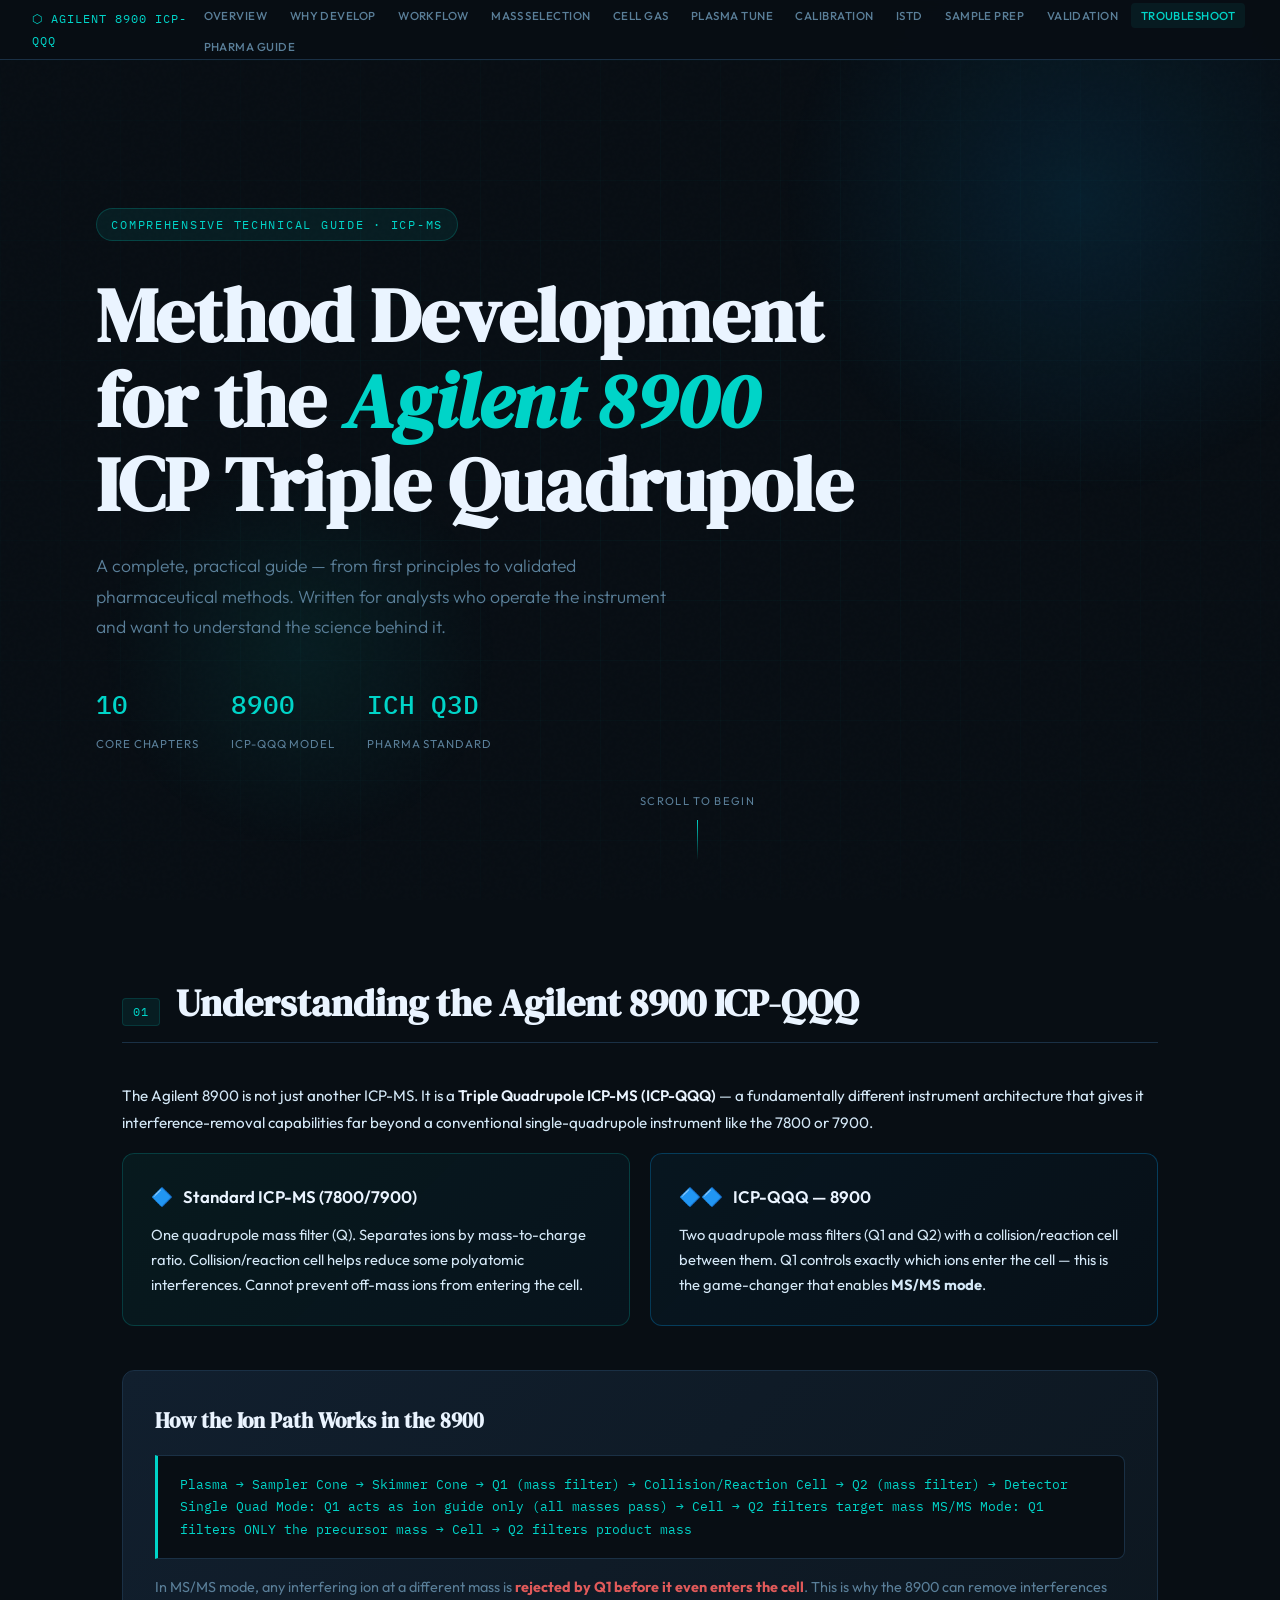
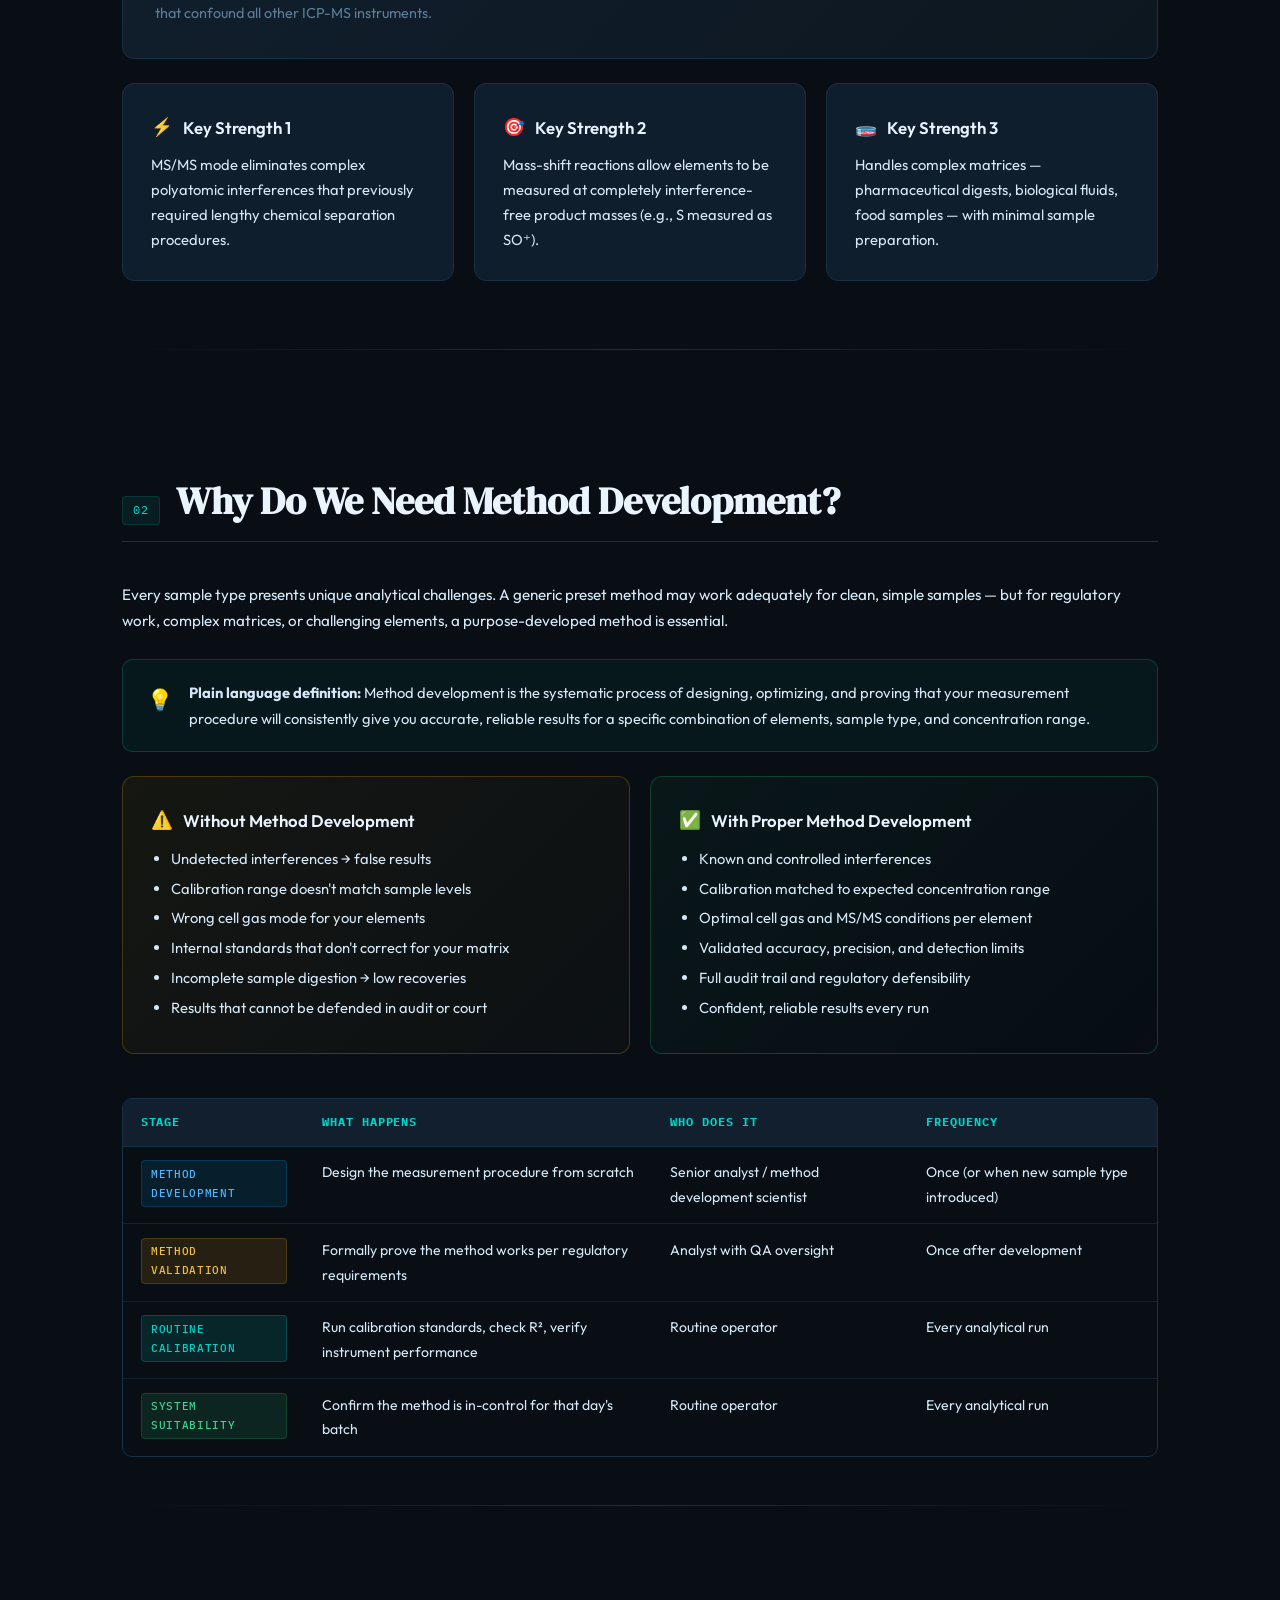
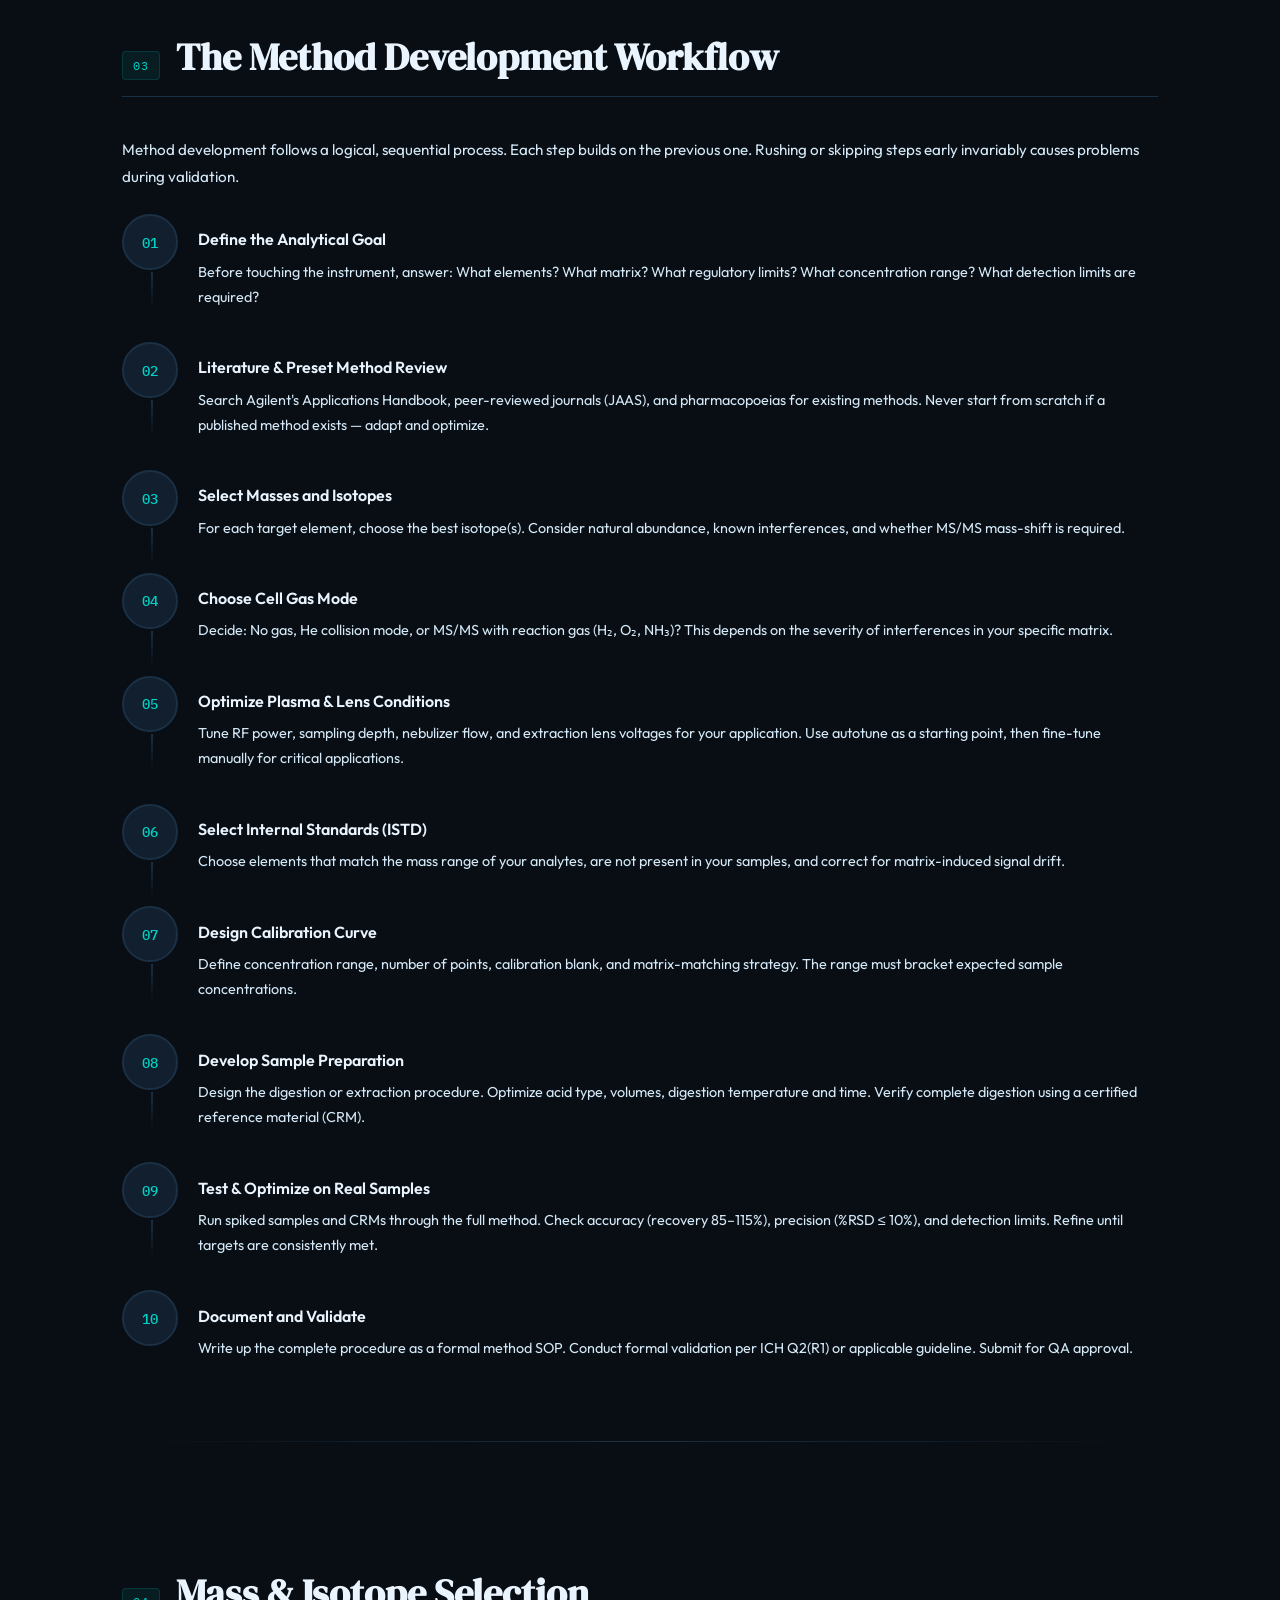
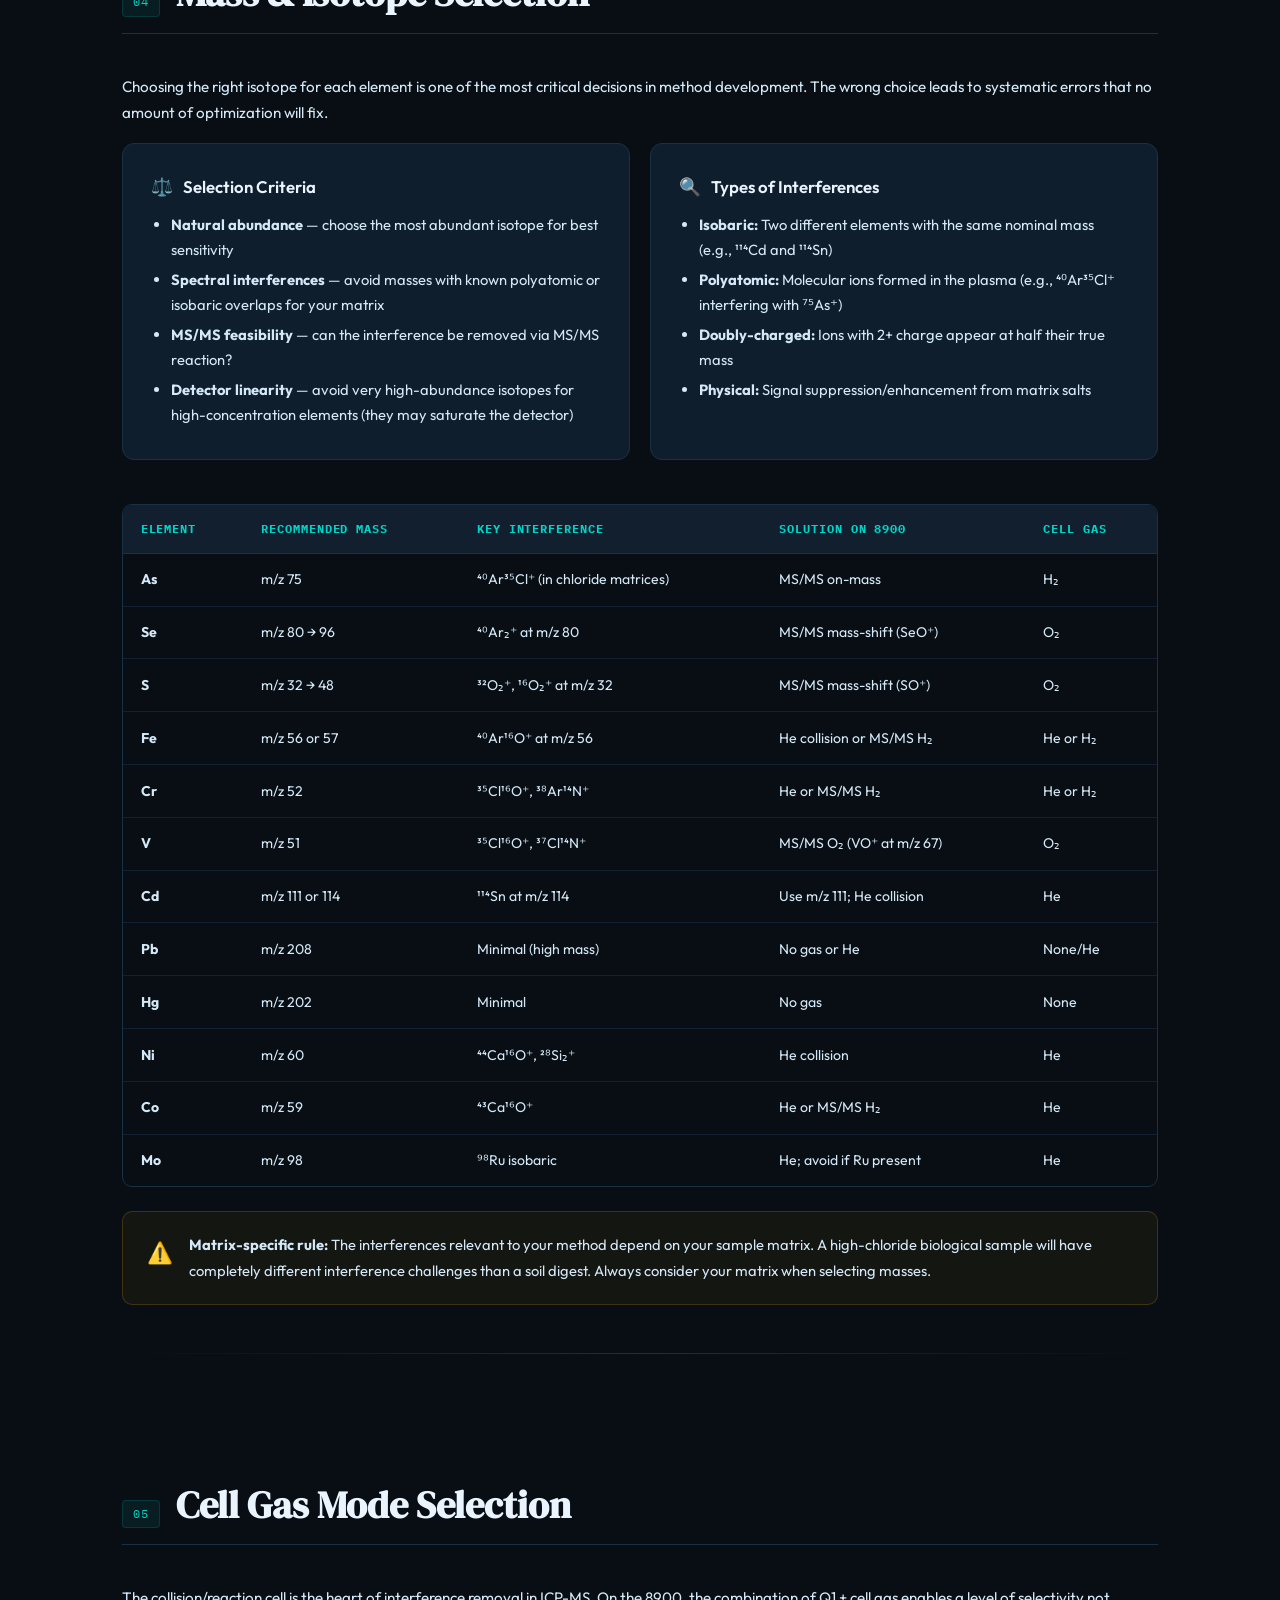
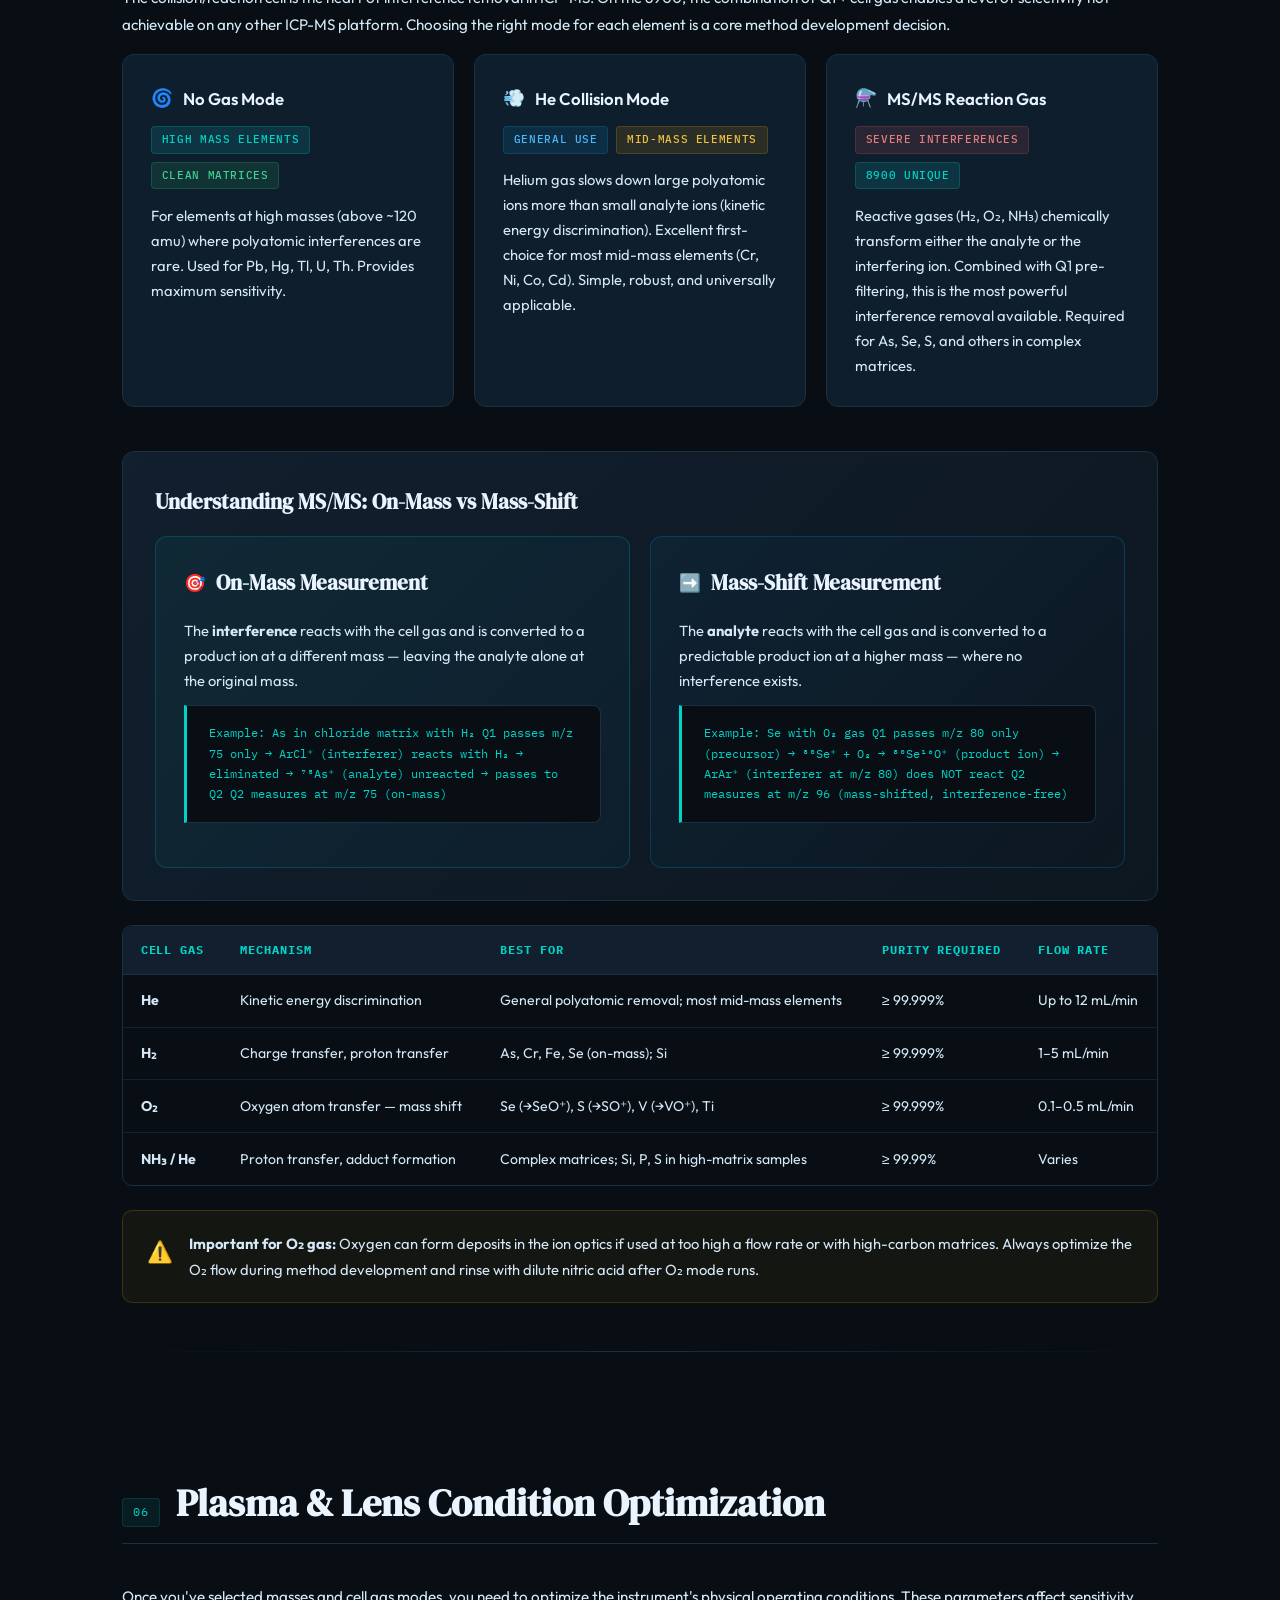
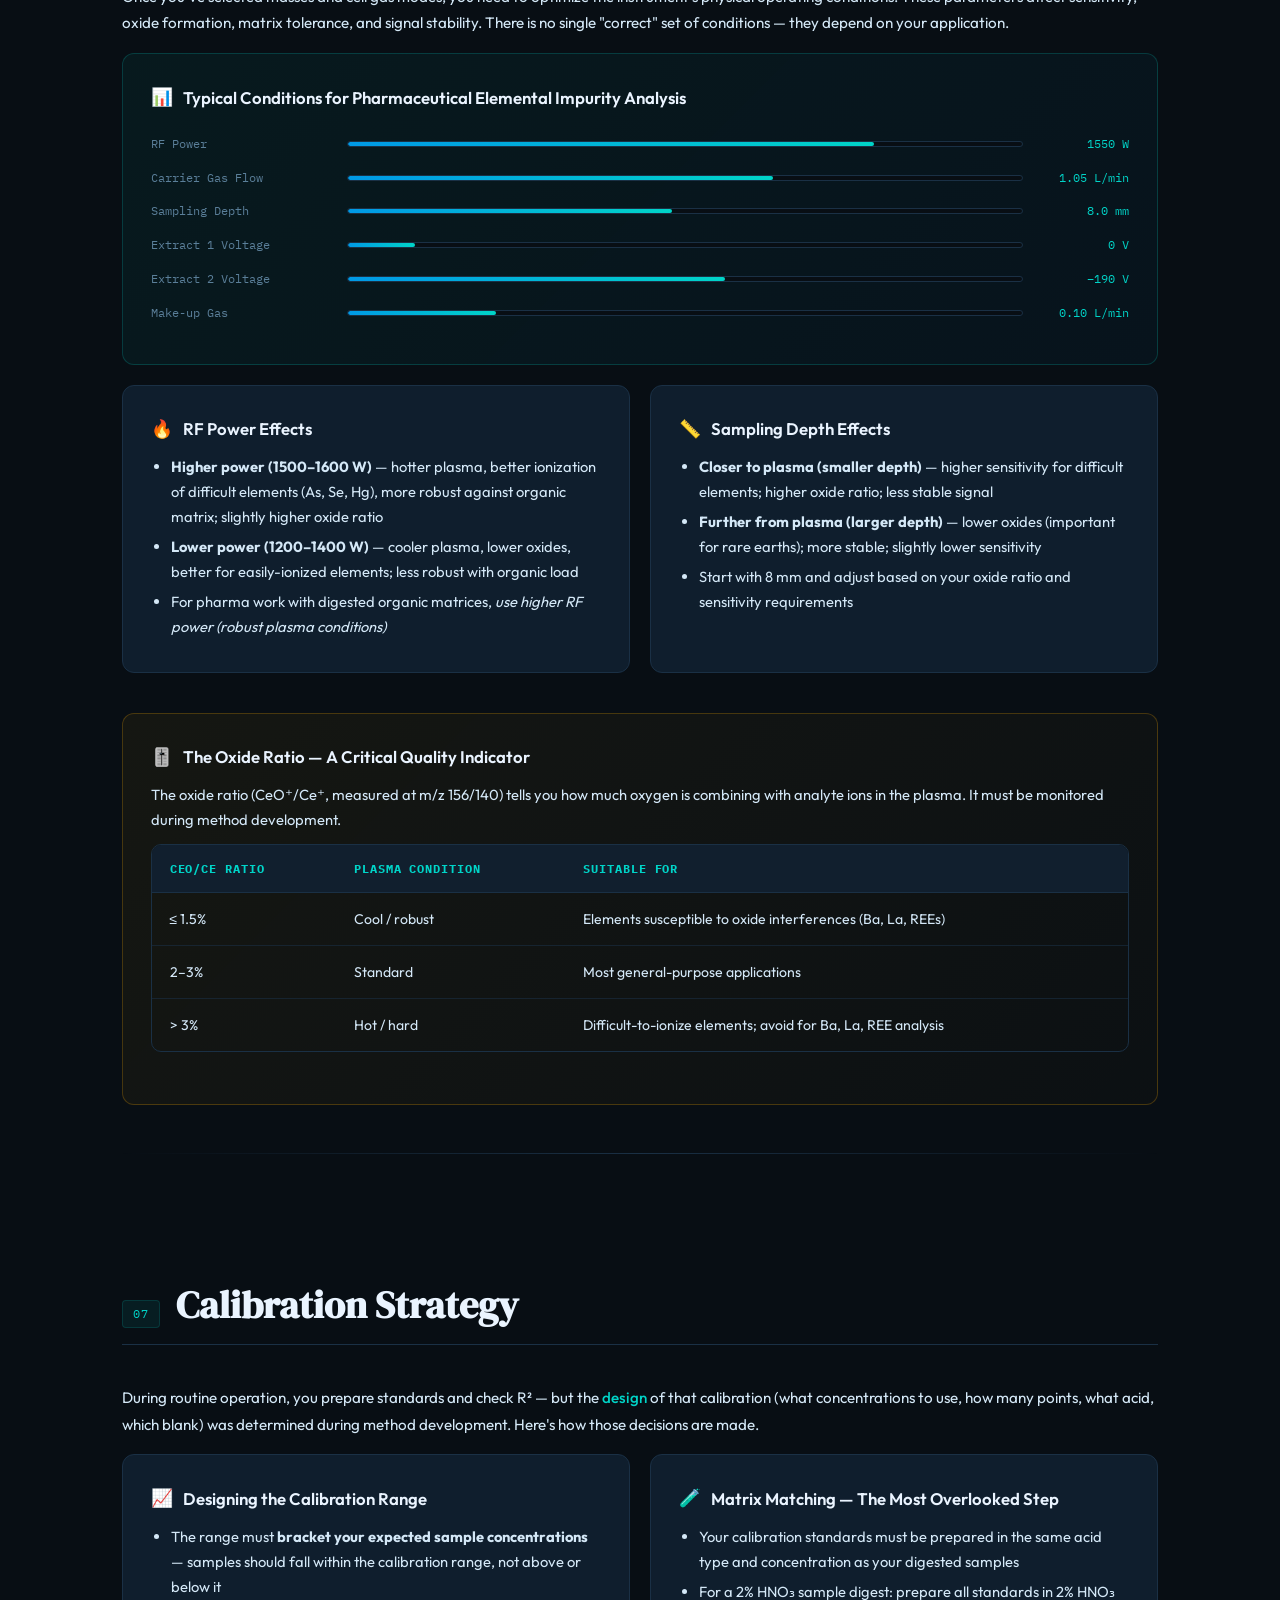
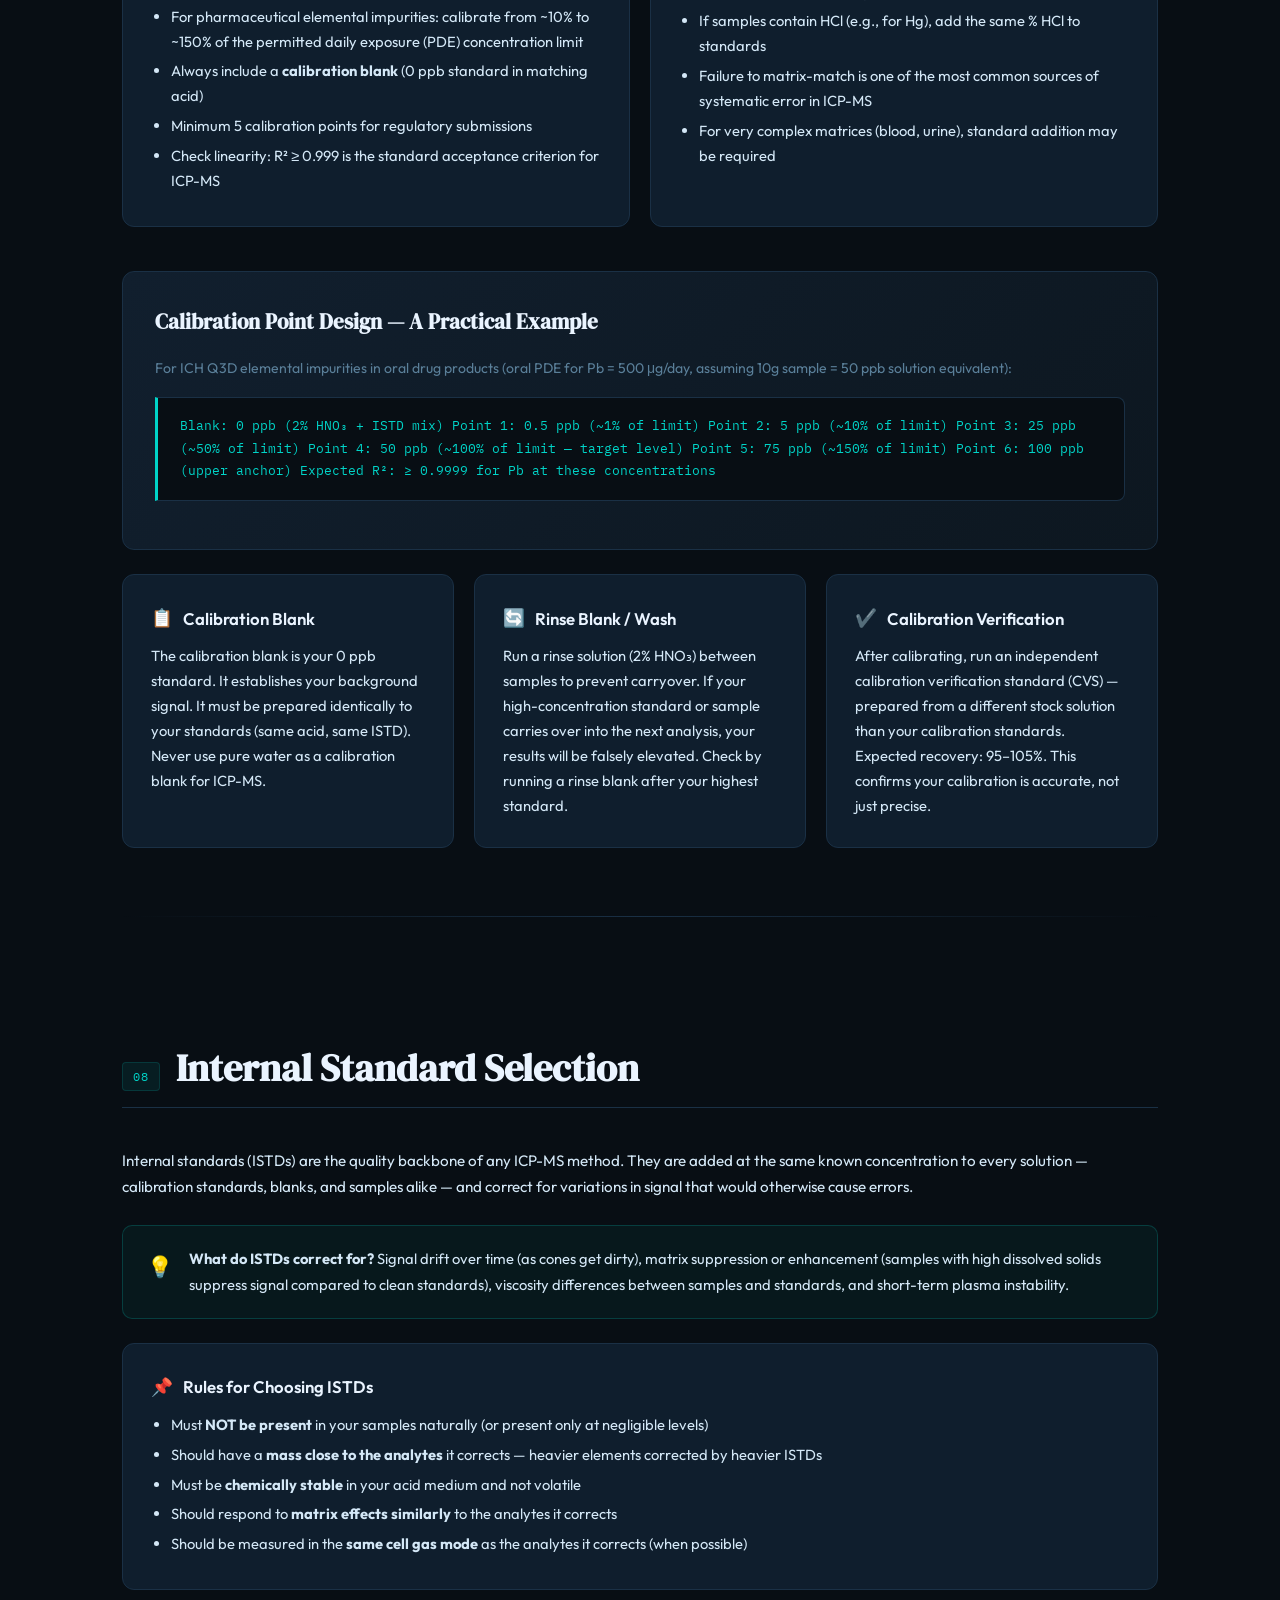
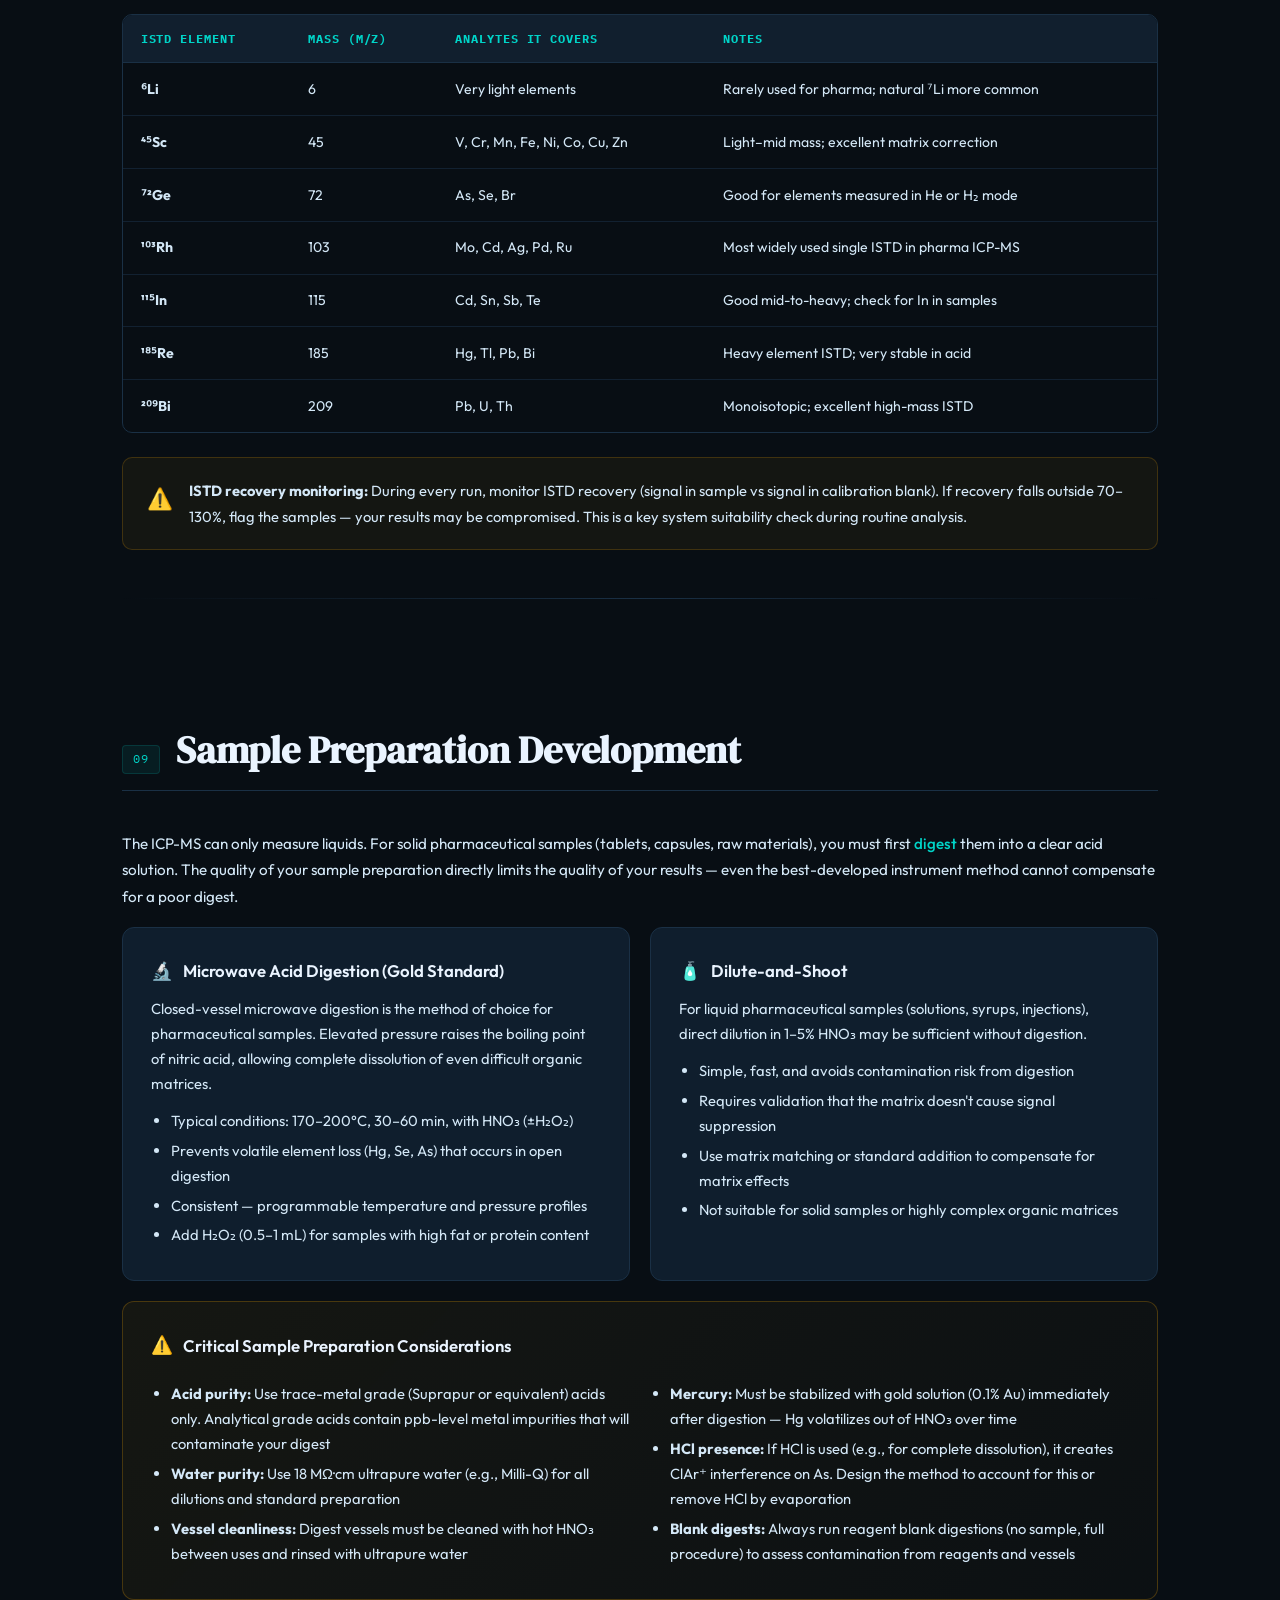
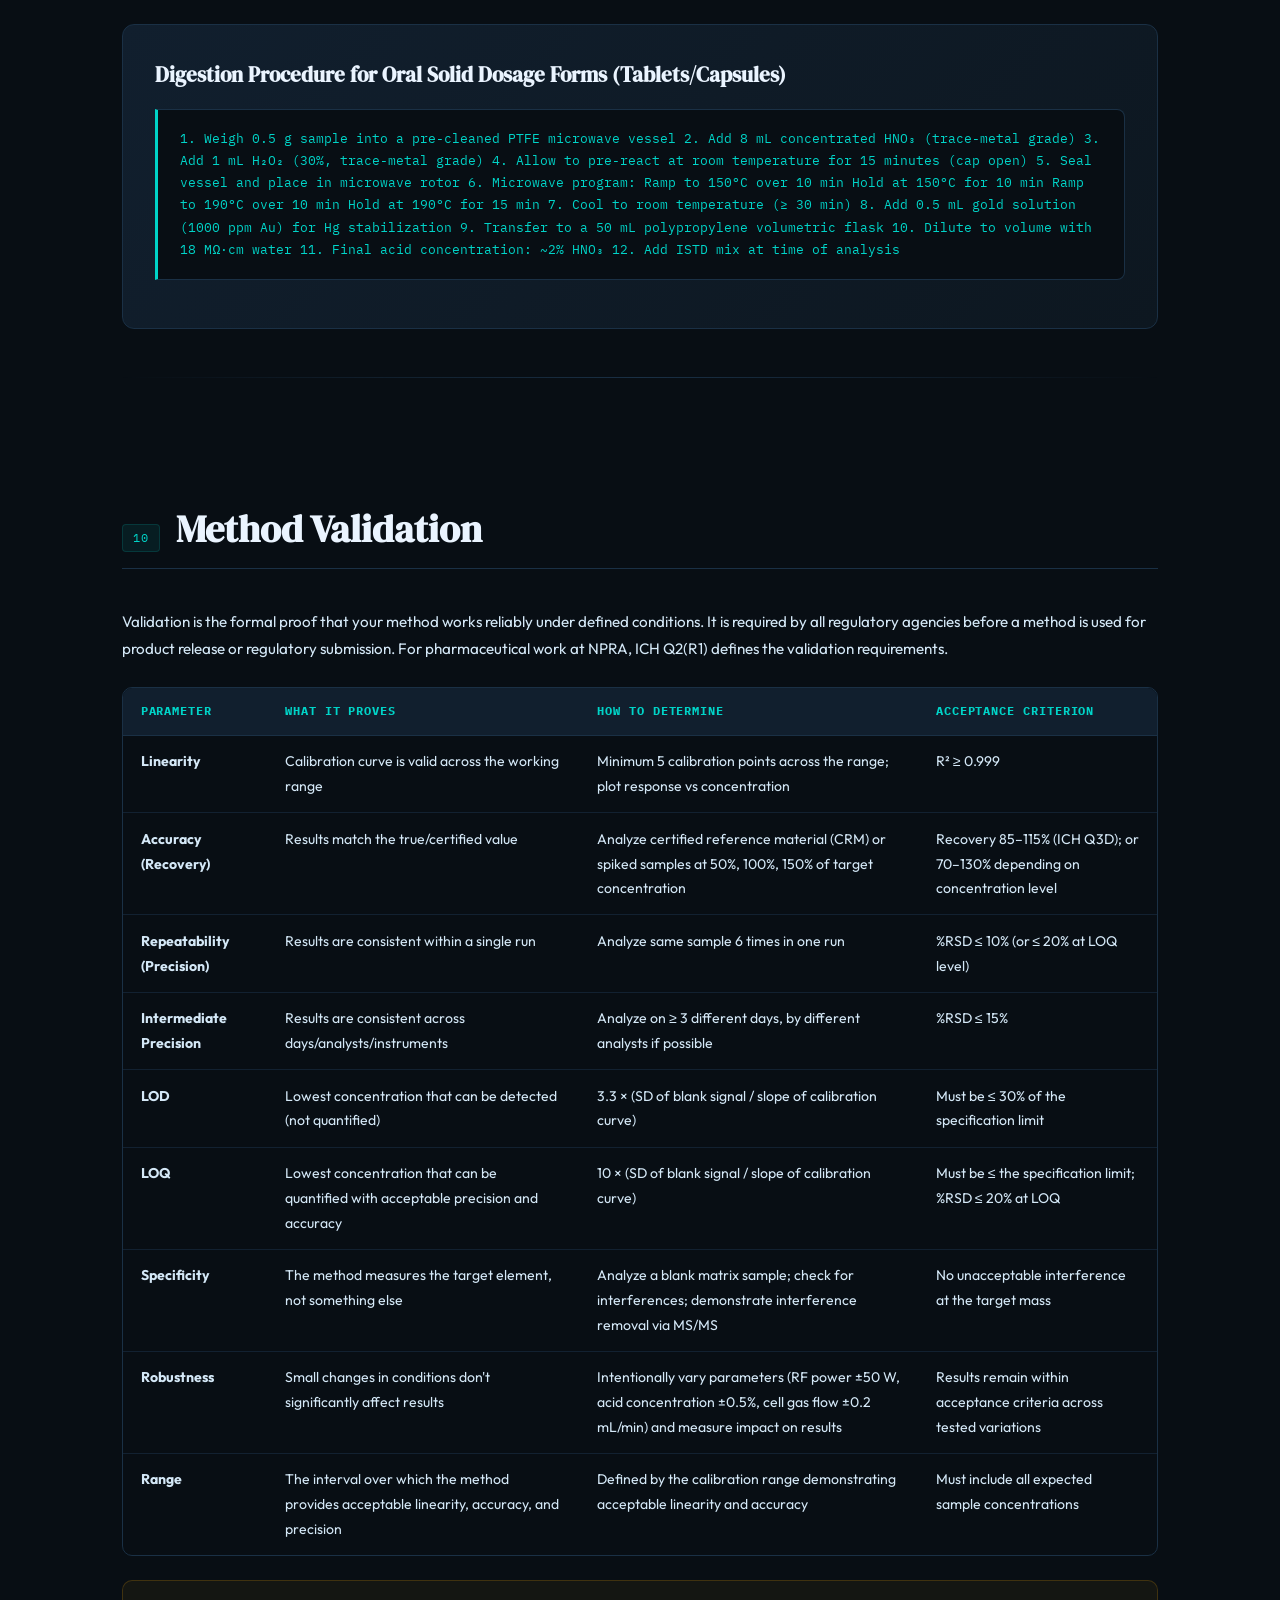
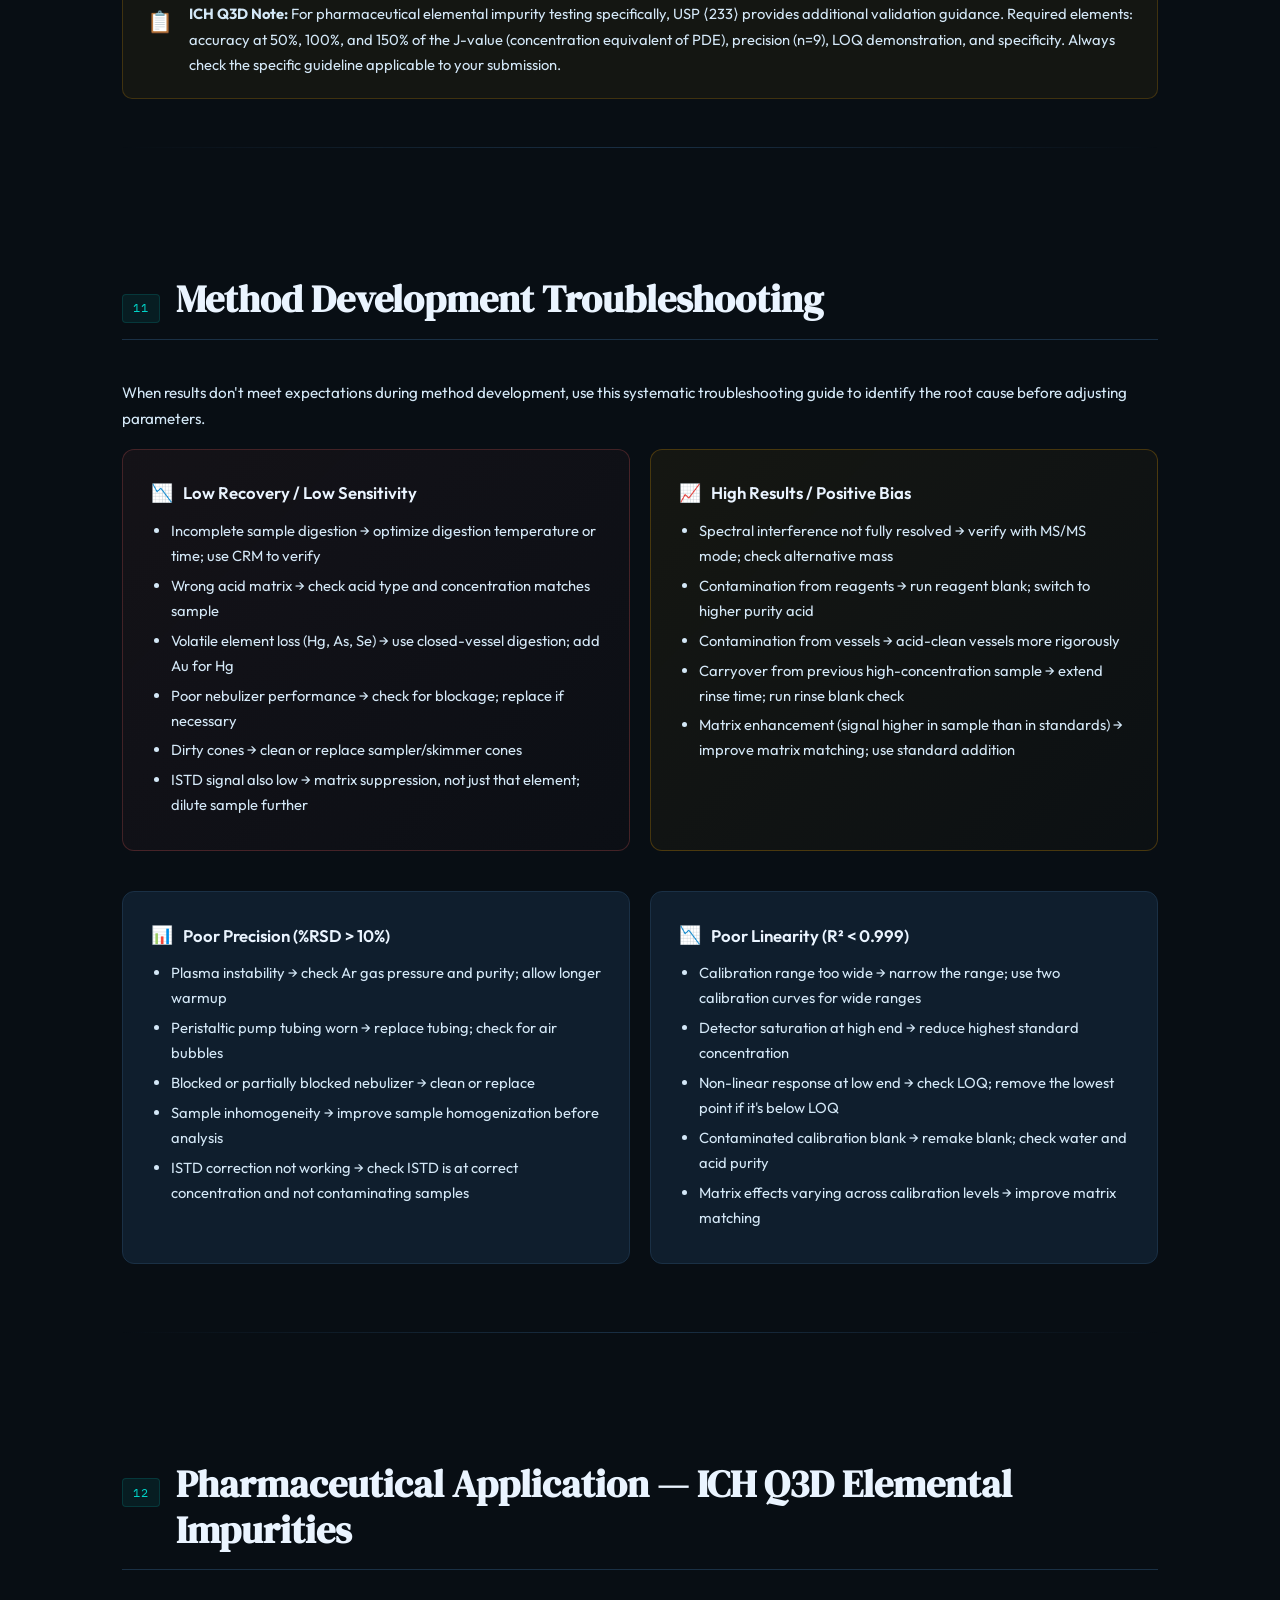
==== agilent-8900-method-development-guide.html @ f5f83e59 "feat: Add comprehensive Agilent 8900 ICP-MS method development guide." ====
<!DOCTYPE html>
<html lang="en">
<head>
<meta charset="UTF-8">
<meta name="viewport" content="width=device-width, initial-scale=1.0">
<title>Agilent 8900 ICP-MS — Method Development Guide</title>
<link href="https://fonts.googleapis.com/css2?family=DM+Serif+Display:ital@0;1&family=IBM+Plex+Mono:wght@400;500&family=Outfit:wght@300;400;500;600;700&display=swap" rel="stylesheet">
<style>
  :root {
    --bg:        #080e14;
    --bg2:       #0d1720;
    --bg3:       #111f2e;
    --panel:     #0f1e2d;
    --border:    #1a3045;
    --accent:    #00d4c8;
    --accent2:   #0099e6;
    --accent3:   #f0a500;
    --accent4:   #e05a5a;
    --text:      #d4e8f7;
    --muted:     #5a7f99;
    --heading:   #eaf4ff;
    --white:     #ffffff;
  }

  *, *::before, *::after { box-sizing: border-box; margin: 0; padding: 0; }

  html { scroll-behavior: smooth; }

  body {
    background: var(--bg);
    color: var(--text);
    font-family: 'Outfit', sans-serif;
    font-size: 16px;
    line-height: 1.75;
    overflow-x: hidden;
  }

  /* ── SCROLLBAR ── */
  ::-webkit-scrollbar { width: 6px; }
  ::-webkit-scrollbar-track { background: var(--bg); }
  ::-webkit-scrollbar-thumb { background: var(--accent); border-radius: 3px; }

  /* ── NOISE OVERLAY ── */
  body::before {
    content: '';
    position: fixed;
    inset: 0;
    background-image: url("data:image/svg+xml,%3Csvg viewBox='0 0 256 256' xmlns='http://www.w3.org/2000/svg'%3E%3Cfilter id='noise'%3E%3CfeTurbulence type='fractalNoise' baseFrequency='0.9' numOctaves='4' stitchTiles='stitch'/%3E%3C/filter%3E%3Crect width='100%25' height='100%25' filter='url(%23noise)' opacity='0.03'/%3E%3C/svg%3E");
    pointer-events: none;
    z-index: 0;
    opacity: 0.4;
  }

  /* ── NAVBAR ── */
  nav {
    position: fixed;
    top: 0; left: 0; right: 0;
    z-index: 100;
    background: rgba(8,14,20,0.92);
    backdrop-filter: blur(12px);
    border-bottom: 1px solid var(--border);
    padding: 0 2rem;
    height: 60px;
    display: flex;
    align-items: center;
    justify-content: space-between;
  }

  .nav-brand {
    font-family: 'IBM Plex Mono', monospace;
    font-size: 0.78rem;
    color: var(--accent);
    letter-spacing: 0.08em;
    text-transform: uppercase;
  }

  .nav-links {
    display: flex;
    gap: 0.2rem;
    list-style: none;
    flex-wrap: wrap;
  }

  .nav-links a {
    color: var(--muted);
    text-decoration: none;
    font-size: 0.72rem;
    font-weight: 500;
    letter-spacing: 0.04em;
    text-transform: uppercase;
    padding: 0.3rem 0.6rem;
    border-radius: 4px;
    transition: color 0.2s, background 0.2s;
  }

  .nav-links a:hover {
    color: var(--accent);
    background: rgba(0,212,200,0.07);
  }

  /* ── HERO ── */
  .hero {
    position: relative;
    min-height: 100vh;
    display: flex;
    flex-direction: column;
    justify-content: center;
    align-items: flex-start;
    padding: 8rem 6rem 4rem;
    overflow: hidden;
  }

  .hero-grid {
    position: absolute;
    inset: 0;
    background-image:
      linear-gradient(rgba(0,212,200,0.04) 1px, transparent 1px),
      linear-gradient(90deg, rgba(0,212,200,0.04) 1px, transparent 1px);
    background-size: 60px 60px;
    mask-image: radial-gradient(ellipse 80% 80% at 50% 50%, black, transparent);
  }

  .hero-glow {
    position: absolute;
    width: 600px; height: 600px;
    background: radial-gradient(circle, rgba(0,153,230,0.12) 0%, transparent 70%);
    top: -100px; right: -100px;
    pointer-events: none;
  }

  .hero-glow2 {
    position: absolute;
    width: 400px; height: 400px;
    background: radial-gradient(circle, rgba(0,212,200,0.08) 0%, transparent 70%);
    bottom: 50px; left: 100px;
    pointer-events: none;
  }

  .hero-tag {
    font-family: 'IBM Plex Mono', monospace;
    font-size: 0.72rem;
    letter-spacing: 0.15em;
    text-transform: uppercase;
    color: var(--accent);
    background: rgba(0,212,200,0.08);
    border: 1px solid rgba(0,212,200,0.2);
    padding: 0.35rem 0.9rem;
    border-radius: 20px;
    margin-bottom: 2rem;
    display: inline-block;
    animation: fadeUp 0.8s ease both;
  }

  .hero h1 {
    font-family: 'DM Serif Display', serif;
    font-size: clamp(2.8rem, 6vw, 5.5rem);
    line-height: 1.1;
    color: var(--heading);
    max-width: 820px;
    animation: fadeUp 0.8s 0.1s ease both;
  }

  .hero h1 em {
    font-style: italic;
    color: var(--accent);
  }

  .hero-sub {
    margin-top: 1.5rem;
    font-size: 1.1rem;
    color: var(--muted);
    max-width: 580px;
    font-weight: 300;
    animation: fadeUp 0.8s 0.2s ease both;
  }

  .hero-meta {
    margin-top: 2.5rem;
    display: flex;
    gap: 2rem;
    animation: fadeUp 0.8s 0.3s ease both;
  }

  .hero-stat {
    text-align: left;
  }

  .hero-stat-val {
    font-family: 'IBM Plex Mono', monospace;
    font-size: 1.6rem;
    font-weight: 500;
    color: var(--accent);
    display: block;
  }

  .hero-stat-label {
    font-size: 0.72rem;
    text-transform: uppercase;
    letter-spacing: 0.08em;
    color: var(--muted);
  }

  .scroll-hint {
    position: absolute;
    bottom: 2.5rem;
    left: 50%;
    transform: translateX(-50%);
    display: flex;
    flex-direction: column;
    align-items: center;
    gap: 0.5rem;
    color: var(--muted);
    font-size: 0.7rem;
    letter-spacing: 0.12em;
    text-transform: uppercase;
    animation: fadeUp 1s 0.6s ease both;
  }

  .scroll-hint::after {
    content: '';
    width: 1px;
    height: 40px;
    background: linear-gradient(var(--accent), transparent);
    animation: scrollLine 1.5s ease infinite;
  }

  @keyframes scrollLine {
    0% { opacity: 1; transform: scaleY(1); transform-origin: top; }
    100% { opacity: 0; transform: scaleY(0.2); transform-origin: top; }
  }

  /* ── MAIN LAYOUT ── */
  main {
    position: relative;
    z-index: 1;
    max-width: 1100px;
    margin: 0 auto;
    padding: 0 2rem 6rem;
  }

  /* ── SECTION ── */
  section {
    padding-top: 5rem;
    margin-bottom: 1rem;
  }

  .section-header {
    display: flex;
    align-items: baseline;
    gap: 1rem;
    margin-bottom: 2.5rem;
    padding-bottom: 1rem;
    border-bottom: 1px solid var(--border);
  }

  .section-num {
    font-family: 'IBM Plex Mono', monospace;
    font-size: 0.72rem;
    color: var(--accent);
    background: rgba(0,212,200,0.08);
    border: 1px solid rgba(0,212,200,0.15);
    padding: 0.2rem 0.6rem;
    border-radius: 4px;
    letter-spacing: 0.1em;
    flex-shrink: 0;
  }

  .section-header h2 {
    font-family: 'DM Serif Display', serif;
    font-size: clamp(1.6rem, 3vw, 2.4rem);
    color: var(--heading);
    line-height: 1.2;
  }

  /* ── CARDS ── */
  .card {
    background: var(--panel);
    border: 1px solid var(--border);
    border-radius: 12px;
    padding: 1.75rem;
    margin-bottom: 1.25rem;
    transition: border-color 0.25s, transform 0.25s;
    position: relative;
    overflow: hidden;
  }

  .card::before {
    content: '';
    position: absolute;
    top: 0; left: 0;
    width: 3px;
    height: 100%;
    background: var(--accent);
    opacity: 0;
    transition: opacity 0.25s;
  }

  .card:hover {
    border-color: rgba(0,212,200,0.3);
    transform: translateX(4px);
  }

  .card:hover::before { opacity: 1; }

  .card h3 {
    font-family: 'Outfit', sans-serif;
    font-size: 1.05rem;
    font-weight: 600;
    color: var(--heading);
    margin-bottom: 0.6rem;
    display: flex;
    align-items: center;
    gap: 0.6rem;
  }

  .card h3 .icon {
    font-size: 1.1rem;
    flex-shrink: 0;
  }

  .card p, .card li {
    font-size: 0.92rem;
    color: var(--text);
    line-height: 1.7;
  }

  .card ul, .card ol {
    padding-left: 1.25rem;
    margin-top: 0.5rem;
  }

  .card li { margin-bottom: 0.3rem; }

  /* ── GRID LAYOUTS ── */
  .grid-2 { display: grid; grid-template-columns: 1fr 1fr; gap: 1.25rem; }
  .grid-3 { display: grid; grid-template-columns: repeat(3, 1fr); gap: 1.25rem; }

  /* ── ACCENT CARDS ── */
  .card-accent {
    background: linear-gradient(135deg, rgba(0,212,200,0.06) 0%, rgba(0,153,230,0.04) 100%);
    border-color: rgba(0,212,200,0.2);
  }

  .card-warning {
    background: linear-gradient(135deg, rgba(240,165,0,0.06) 0%, rgba(240,165,0,0.02) 100%);
    border-color: rgba(240,165,0,0.25);
  }

  .card-warning::before { background: var(--accent3); }

  .card-danger {
    background: linear-gradient(135deg, rgba(224,90,90,0.06) 0%, rgba(224,90,90,0.02) 100%);
    border-color: rgba(224,90,90,0.25);
  }

  .card-danger::before { background: var(--accent4); }

  /* ── TABLE ── */
  .table-wrap {
    overflow-x: auto;
    border-radius: 10px;
    border: 1px solid var(--border);
    margin: 1.5rem 0;
  }

  table {
    width: 100%;
    border-collapse: collapse;
    font-size: 0.88rem;
  }

  thead {
    background: var(--bg3);
  }

  th {
    padding: 0.85rem 1.1rem;
    text-align: left;
    font-family: 'IBM Plex Mono', monospace;
    font-size: 0.72rem;
    letter-spacing: 0.08em;
    text-transform: uppercase;
    color: var(--accent);
    border-bottom: 1px solid var(--border);
  }

  td {
    padding: 0.85rem 1.1rem;
    border-bottom: 1px solid rgba(26,48,69,0.6);
    vertical-align: top;
    color: var(--text);
  }

  tr:last-child td { border-bottom: none; }
  tr:hover td { background: rgba(0,212,200,0.03); }

  /* ── CODE / MONO BLOCKS ── */
  .mono-block {
    background: var(--bg);
    border: 1px solid var(--border);
    border-left: 3px solid var(--accent);
    border-radius: 0 8px 8px 0;
    padding: 1.1rem 1.4rem;
    font-family: 'IBM Plex Mono', monospace;
    font-size: 0.82rem;
    color: var(--accent);
    margin: 1rem 0;
    line-height: 1.7;
    overflow-x: auto;
  }

  /* ── CALLOUT ── */
  .callout {
    background: rgba(0,212,200,0.05);
    border: 1px solid rgba(0,212,200,0.2);
    border-radius: 10px;
    padding: 1.25rem 1.5rem;
    margin: 1.5rem 0;
    display: flex;
    gap: 1rem;
    align-items: flex-start;
  }

  .callout-icon { font-size: 1.3rem; flex-shrink: 0; margin-top: 0.1rem; }

  .callout p { font-size: 0.92rem; color: var(--text); }

  .callout-warn {
    background: rgba(240,165,0,0.05);
    border-color: rgba(240,165,0,0.2);
  }

  /* ── STEP FLOW ── */
  .steps { display: flex; flex-direction: column; gap: 0; margin: 1.5rem 0; }

  .step {
    display: grid;
    grid-template-columns: 56px 1fr;
    gap: 1.25rem;
    position: relative;
  }

  .step:not(:last-child) .step-num::after {
    content: '';
    position: absolute;
    left: 27px;
    top: 56px;
    width: 2px;
    height: calc(100% - 16px);
    background: linear-gradient(var(--border), transparent);
  }

  .step-num {
    width: 56px;
    height: 56px;
    background: var(--bg3);
    border: 2px solid var(--border);
    border-radius: 50%;
    display: flex;
    align-items: center;
    justify-content: center;
    font-family: 'IBM Plex Mono', monospace;
    font-size: 0.9rem;
    font-weight: 500;
    color: var(--accent);
    flex-shrink: 0;
    position: relative;
    z-index: 1;
    transition: border-color 0.2s, background 0.2s;
  }

  .step:hover .step-num {
    background: rgba(0,212,200,0.1);
    border-color: var(--accent);
  }

  .step-body { padding: 0.7rem 0 2rem; }

  .step-body h4 {
    font-size: 1rem;
    font-weight: 600;
    color: var(--heading);
    margin-bottom: 0.4rem;
  }

  .step-body p, .step-body li {
    font-size: 0.9rem;
    color: var(--text);
  }

  .step-body ul { padding-left: 1.2rem; margin-top: 0.4rem; }
  .step-body li { margin-bottom: 0.25rem; }

  /* ── BADGE ── */
  .badge {
    display: inline-block;
    font-family: 'IBM Plex Mono', monospace;
    font-size: 0.68rem;
    letter-spacing: 0.06em;
    text-transform: uppercase;
    padding: 0.2rem 0.6rem;
    border-radius: 4px;
    font-weight: 500;
  }

  .badge-teal { background: rgba(0,212,200,0.12); color: var(--accent); border: 1px solid rgba(0,212,200,0.2); }
  .badge-blue { background: rgba(0,153,230,0.12); color: #4db8ff; border: 1px solid rgba(0,153,230,0.2); }
  .badge-amber { background: rgba(240,165,0,0.12); color: #f0c040; border: 1px solid rgba(240,165,0,0.2); }
  .badge-red { background: rgba(224,90,90,0.12); color: #e08080; border: 1px solid rgba(224,90,90,0.2); }
  .badge-green { background: rgba(40,200,120,0.12); color: #40d090; border: 1px solid rgba(40,200,120,0.2); }

  /* ── PROSE ── */
  .prose p { margin-bottom: 1rem; font-size: 0.95rem; }
  .prose strong { color: var(--heading); font-weight: 600; }
  .prose em { color: var(--accent); font-style: normal; font-weight: 500; }

  /* ── DIVIDER ── */
  .divider {
    height: 1px;
    background: linear-gradient(90deg, transparent, var(--border), transparent);
    margin: 3rem 0;
  }

  /* ── PILL TAG ── */
  .pill-row { display: flex; flex-wrap: wrap; gap: 0.5rem; margin-top: 0.75rem; }

  /* ── HIGHLIGHT BOX ── */
  .highlight-box {
    background: linear-gradient(135deg, var(--bg3) 0%, var(--bg2) 100%);
    border: 1px solid var(--border);
    border-radius: 12px;
    padding: 2rem;
    margin: 1.5rem 0;
  }

  .highlight-box h3 {
    font-family: 'DM Serif Display', serif;
    font-size: 1.3rem;
    color: var(--heading);
    margin-bottom: 1rem;
  }

  /* ── PROGRESS BAR ── */
  .param-row {
    display: flex;
    align-items: center;
    gap: 1rem;
    margin-bottom: 0.75rem;
  }

  .param-label {
    font-family: 'IBM Plex Mono', monospace;
    font-size: 0.78rem;
    color: var(--muted);
    width: 180px;
    flex-shrink: 0;
  }

  .param-bar {
    flex: 1;
    height: 6px;
    background: var(--bg);
    border-radius: 3px;
    overflow: hidden;
    border: 1px solid var(--border);
  }

  .param-fill {
    height: 100%;
    border-radius: 3px;
    background: linear-gradient(90deg, var(--accent2), var(--accent));
  }

  .param-val {
    font-family: 'IBM Plex Mono', monospace;
    font-size: 0.78rem;
    color: var(--accent);
    width: 90px;
    text-align: right;
    flex-shrink: 0;
  }

  /* ── FOOTER ── */
  footer {
    background: var(--bg2);
    border-top: 1px solid var(--border);
    padding: 2.5rem 6rem;
    display: flex;
    justify-content: space-between;
    align-items: center;
    font-size: 0.8rem;
    color: var(--muted);
    font-family: 'IBM Plex Mono', monospace;
    letter-spacing: 0.04em;
  }

  footer span { color: var(--accent); }

  /* ── ANIMATIONS ── */
  @keyframes fadeUp {
    from { opacity: 0; transform: translateY(24px); }
    to   { opacity: 1; transform: translateY(0); }
  }

  .fade-in {
    opacity: 0;
    transform: translateY(20px);
    transition: opacity 0.6s ease, transform 0.6s ease;
  }

  .fade-in.visible {
    opacity: 1;
    transform: translateY(0);
  }

  /* ── RESPONSIVE ── */
  @media (max-width: 768px) {
    .hero { padding: 6rem 1.5rem 3rem; }
    main { padding: 0 1.25rem 4rem; }
    .grid-2, .grid-3 { grid-template-columns: 1fr; }
    .nav-links { display: none; }
    footer { padding: 2rem 1.5rem; flex-direction: column; gap: 0.75rem; text-align: center; }
  }
</style>
</head>
<body>

<!-- NAVBAR -->
<nav>
  <div class="nav-brand">⬡ Agilent 8900 ICP-QQQ</div>
  <ul class="nav-links">
    <li><a href="#intro">Overview</a></li>
    <li><a href="#why">Why Develop</a></li>
    <li><a href="#workflow">Workflow</a></li>
    <li><a href="#masses">Mass Selection</a></li>
    <li><a href="#cellgas">Cell Gas</a></li>
    <li><a href="#plasma">Plasma Tune</a></li>
    <li><a href="#calibration">Calibration</a></li>
    <li><a href="#istd">ISTD</a></li>
    <li><a href="#sampleprep">Sample Prep</a></li>
    <li><a href="#validation">Validation</a></li>
    <li><a href="#troubleshoot">Troubleshoot</a></li>
    <li><a href="#pharma">Pharma Guide</a></li>
  </ul>
</nav>

<!-- HERO -->
<header class="hero">
  <div class="hero-grid"></div>
  <div class="hero-glow"></div>
  <div class="hero-glow2"></div>

  <div class="hero-tag">Comprehensive Technical Guide · ICP-MS</div>

  <h1>Method Development<br>for the <em>Agilent 8900</em><br>ICP Triple Quadrupole</h1>

  <p class="hero-sub">
    A complete, practical guide — from first principles to validated pharmaceutical methods.
    Written for analysts who operate the instrument and want to understand the science behind it.
  </p>

  <div class="hero-meta">
    <div class="hero-stat">
      <span class="hero-stat-val">10</span>
      <span class="hero-stat-label">Core Chapters</span>
    </div>
    <div class="hero-stat">
      <span class="hero-stat-val">8900</span>
      <span class="hero-stat-label">ICP-QQQ Model</span>
    </div>
    <div class="hero-stat">
      <span class="hero-stat-val">ICH Q3D</span>
      <span class="hero-stat-label">Pharma Standard</span>
    </div>
  </div>

  <div class="scroll-hint">Scroll to begin</div>
</header>

<!-- MAIN CONTENT -->
<main>

  <!-- ══════════════════════════════════ -->
  <!-- SECTION 1: WHAT IS THE 8900 -->
  <!-- ══════════════════════════════════ -->
  <section id="intro" class="fade-in">
    <div class="section-header">
      <span class="section-num">01</span>
      <h2>Understanding the Agilent 8900 ICP-QQQ</h2>
    </div>

    <div class="prose">
      <p>
        The Agilent 8900 is not just another ICP-MS. It is a <strong>Triple Quadrupole ICP-MS (ICP-QQQ)</strong> — a fundamentally different instrument architecture that gives it interference-removal capabilities far beyond a conventional single-quadrupole instrument like the 7800 or 7900.
      </p>
    </div>

    <div class="grid-2">
      <div class="card card-accent">
        <h3><span class="icon">🔷</span> Standard ICP-MS (7800/7900)</h3>
        <p>One quadrupole mass filter (Q). Separates ions by mass-to-charge ratio. Collision/reaction cell helps reduce some polyatomic interferences. Cannot prevent off-mass ions from entering the cell.</p>
      </div>
      <div class="card card-accent" style="border-color:rgba(0,153,230,0.3); background: linear-gradient(135deg, rgba(0,153,230,0.06) 0%, rgba(0,153,230,0.02) 100%);">
        <h3><span class="icon">🔷🔷</span> ICP-QQQ — 8900</h3>
        <p>Two quadrupole mass filters (Q1 and Q2) with a collision/reaction cell between them. Q1 controls exactly which ions enter the cell — this is the game-changer that enables <strong>MS/MS mode</strong>.</p>
      </div>
    </div>

    <div class="highlight-box">
      <h3>How the Ion Path Works in the 8900</h3>
      <div class="mono-block">
Plasma → Sampler Cone → Skimmer Cone → Q1 (mass filter) → Collision/Reaction Cell → Q2 (mass filter) → Detector

Single Quad Mode:  Q1 acts as ion guide only (all masses pass) → Cell → Q2 filters target mass
MS/MS Mode:        Q1 filters ONLY the precursor mass → Cell → Q2 filters product mass
      </div>
      <p style="font-size:0.9rem; color:var(--muted); margin-top:0.75rem;">In MS/MS mode, any interfering ion at a different mass is <strong style="color:var(--accent4)">rejected by Q1 before it even enters the cell</strong>. This is why the 8900 can remove interferences that confound all other ICP-MS instruments.</p>
    </div>

    <div class="grid-3">
      <div class="card">
        <h3><span class="icon">⚡</span> Key Strength 1</h3>
        <p>MS/MS mode eliminates complex polyatomic interferences that previously required lengthy chemical separation procedures.</p>
      </div>
      <div class="card">
        <h3><span class="icon">🎯</span> Key Strength 2</h3>
        <p>Mass-shift reactions allow elements to be measured at completely interference-free product masses (e.g., S measured as SO⁺).</p>
      </div>
      <div class="card">
        <h3><span class="icon">🧫</span> Key Strength 3</h3>
        <p>Handles complex matrices — pharmaceutical digests, biological fluids, food samples — with minimal sample preparation.</p>
      </div>
    </div>
  </section>

  <div class="divider"></div>

  <!-- ══════════════════════════════════ -->
  <!-- SECTION 2: WHY METHOD DEVELOPMENT -->
  <!-- ══════════════════════════════════ -->
  <section id="why" class="fade-in">
    <div class="section-header">
      <span class="section-num">02</span>
      <h2>Why Do We Need Method Development?</h2>
    </div>

    <div class="prose">
      <p>
        Every sample type presents unique analytical challenges. A generic preset method may work adequately for clean, simple samples — but for regulatory work, complex matrices, or challenging elements, a purpose-developed method is essential.
      </p>
    </div>

    <div class="callout">
      <span class="callout-icon">💡</span>
      <p><strong>Plain language definition:</strong> Method development is the systematic process of designing, optimizing, and proving that your measurement procedure will consistently give you accurate, reliable results for a specific combination of elements, sample type, and concentration range.</p>
    </div>

    <div class="grid-2">
      <div class="card card-warning">
        <h3><span class="icon">⚠️</span> Without Method Development</h3>
        <ul>
          <li>Undetected interferences → false results</li>
          <li>Calibration range doesn't match sample levels</li>
          <li>Wrong cell gas mode for your elements</li>
          <li>Internal standards that don't correct for your matrix</li>
          <li>Incomplete sample digestion → low recoveries</li>
          <li>Results that cannot be defended in audit or court</li>
        </ul>
      </div>
      <div class="card" style="border-color:rgba(40,200,120,0.25); background:linear-gradient(135deg,rgba(40,200,120,0.05),transparent);">
        <h3><span class="icon">✅</span> With Proper Method Development</h3>
        <ul>
          <li>Known and controlled interferences</li>
          <li>Calibration matched to expected concentration range</li>
          <li>Optimal cell gas and MS/MS conditions per element</li>
          <li>Validated accuracy, precision, and detection limits</li>
          <li>Full audit trail and regulatory defensibility</li>
          <li>Confident, reliable results every run</li>
        </ul>
      </div>
    </div>

    <div class="table-wrap">
      <table>
        <thead>
          <tr>
            <th>Stage</th>
            <th>What Happens</th>
            <th>Who Does It</th>
            <th>Frequency</th>
          </tr>
        </thead>
        <tbody>
          <tr>
            <td><span class="badge badge-blue">Method Development</span></td>
            <td>Design the measurement procedure from scratch</td>
            <td>Senior analyst / method development scientist</td>
            <td>Once (or when new sample type introduced)</td>
          </tr>
          <tr>
            <td><span class="badge badge-amber">Method Validation</span></td>
            <td>Formally prove the method works per regulatory requirements</td>
            <td>Analyst with QA oversight</td>
            <td>Once after development</td>
          </tr>
          <tr>
            <td><span class="badge badge-teal">Routine Calibration</span></td>
            <td>Run calibration standards, check R², verify instrument performance</td>
            <td>Routine operator</td>
            <td>Every analytical run</td>
          </tr>
          <tr>
            <td><span class="badge badge-green">System Suitability</span></td>
            <td>Confirm the method is in-control for that day's batch</td>
            <td>Routine operator</td>
            <td>Every analytical run</td>
          </tr>
        </tbody>
      </table>
    </div>
  </section>

  <div class="divider"></div>

  <!-- ══════════════════════════════════ -->
  <!-- SECTION 3: WORKFLOW OVERVIEW -->
  <!-- ══════════════════════════════════ -->
  <section id="workflow" class="fade-in">
    <div class="section-header">
      <span class="section-num">03</span>
      <h2>The Method Development Workflow</h2>
    </div>

    <div class="prose">
      <p>Method development follows a logical, sequential process. Each step builds on the previous one. Rushing or skipping steps early invariably causes problems during validation.</p>
    </div>

    <div class="steps">
      <div class="step">
        <div class="step-num">01</div>
        <div class="step-body">
          <h4>Define the Analytical Goal</h4>
          <p>Before touching the instrument, answer: What elements? What matrix? What regulatory limits? What concentration range? What detection limits are required?</p>
        </div>
      </div>
      <div class="step">
        <div class="step-num">02</div>
        <div class="step-body">
          <h4>Literature & Preset Method Review</h4>
          <p>Search Agilent's Applications Handbook, peer-reviewed journals (JAAS), and pharmacopoeias for existing methods. Never start from scratch if a published method exists — adapt and optimize.</p>
        </div>
      </div>
      <div class="step">
        <div class="step-num">03</div>
        <div class="step-body">
          <h4>Select Masses and Isotopes</h4>
          <p>For each target element, choose the best isotope(s). Consider natural abundance, known interferences, and whether MS/MS mass-shift is required.</p>
        </div>
      </div>
      <div class="step">
        <div class="step-num">04</div>
        <div class="step-body">
          <h4>Choose Cell Gas Mode</h4>
          <p>Decide: No gas, He collision mode, or MS/MS with reaction gas (H₂, O₂, NH₃)? This depends on the severity of interferences in your specific matrix.</p>
        </div>
      </div>
      <div class="step">
        <div class="step-num">05</div>
        <div class="step-body">
          <h4>Optimize Plasma & Lens Conditions</h4>
          <p>Tune RF power, sampling depth, nebulizer flow, and extraction lens voltages for your application. Use autotune as a starting point, then fine-tune manually for critical applications.</p>
        </div>
      </div>
      <div class="step">
        <div class="step-num">06</div>
        <div class="step-body">
          <h4>Select Internal Standards (ISTD)</h4>
          <p>Choose elements that match the mass range of your analytes, are not present in your samples, and correct for matrix-induced signal drift.</p>
        </div>
      </div>
      <div class="step">
        <div class="step-num">07</div>
        <div class="step-body">
          <h4>Design Calibration Curve</h4>
          <p>Define concentration range, number of points, calibration blank, and matrix-matching strategy. The range must bracket expected sample concentrations.</p>
        </div>
      </div>
      <div class="step">
        <div class="step-num">08</div>
        <div class="step-body">
          <h4>Develop Sample Preparation</h4>
          <p>Design the digestion or extraction procedure. Optimize acid type, volumes, digestion temperature and time. Verify complete digestion using a certified reference material (CRM).</p>
        </div>
      </div>
      <div class="step">
        <div class="step-num">09</div>
        <div class="step-body">
          <h4>Test & Optimize on Real Samples</h4>
          <p>Run spiked samples and CRMs through the full method. Check accuracy (recovery 85–115%), precision (%RSD ≤ 10%), and detection limits. Refine until targets are consistently met.</p>
        </div>
      </div>
      <div class="step">
        <div class="step-num">10</div>
        <div class="step-body">
          <h4>Document and Validate</h4>
          <p>Write up the complete procedure as a formal method SOP. Conduct formal validation per ICH Q2(R1) or applicable guideline. Submit for QA approval.</p>
        </div>
      </div>
    </div>
  </section>

  <div class="divider"></div>

  <!-- ══════════════════════════════════ -->
  <!-- SECTION 4: MASS SELECTION -->
  <!-- ══════════════════════════════════ -->
  <section id="masses" class="fade-in">
    <div class="section-header">
      <span class="section-num">04</span>
      <h2>Mass & Isotope Selection</h2>
    </div>

    <div class="prose">
      <p>Choosing the right isotope for each element is one of the most critical decisions in method development. The wrong choice leads to systematic errors that no amount of optimization will fix.</p>
    </div>

    <div class="grid-2">
      <div class="card">
        <h3><span class="icon">⚖️</span> Selection Criteria</h3>
        <ul>
          <li><strong>Natural abundance</strong> — choose the most abundant isotope for best sensitivity</li>
          <li><strong>Spectral interferences</strong> — avoid masses with known polyatomic or isobaric overlaps for your matrix</li>
          <li><strong>MS/MS feasibility</strong> — can the interference be removed via MS/MS reaction?</li>
          <li><strong>Detector linearity</strong> — avoid very high-abundance isotopes for high-concentration elements (they may saturate the detector)</li>
        </ul>
      </div>
      <div class="card">
        <h3><span class="icon">🔍</span> Types of Interferences</h3>
        <ul>
          <li><strong>Isobaric:</strong> Two different elements with the same nominal mass (e.g., ¹¹⁴Cd and ¹¹⁴Sn)</li>
          <li><strong>Polyatomic:</strong> Molecular ions formed in the plasma (e.g., ⁴⁰Ar³⁵Cl⁺ interfering with ⁷⁵As⁺)</li>
          <li><strong>Doubly-charged:</strong> Ions with 2+ charge appear at half their true mass</li>
          <li><strong>Physical:</strong> Signal suppression/enhancement from matrix salts</li>
        </ul>
      </div>
    </div>

    <div class="table-wrap">
      <table>
        <thead>
          <tr>
            <th>Element</th>
            <th>Recommended Mass</th>
            <th>Key Interference</th>
            <th>Solution on 8900</th>
            <th>Cell Gas</th>
          </tr>
        </thead>
        <tbody>
          <tr><td><strong>As</strong></td><td>m/z 75</td><td>⁴⁰Ar³⁵Cl⁺ (in chloride matrices)</td><td>MS/MS on-mass</td><td>H₂</td></tr>
          <tr><td><strong>Se</strong></td><td>m/z 80 → 96</td><td>⁴⁰Ar₂⁺ at m/z 80</td><td>MS/MS mass-shift (SeO⁺)</td><td>O₂</td></tr>
          <tr><td><strong>S</strong></td><td>m/z 32 → 48</td><td>³²O₂⁺, ¹⁶O₂⁺ at m/z 32</td><td>MS/MS mass-shift (SO⁺)</td><td>O₂</td></tr>
          <tr><td><strong>Fe</strong></td><td>m/z 56 or 57</td><td>⁴⁰Ar¹⁶O⁺ at m/z 56</td><td>He collision or MS/MS H₂</td><td>He or H₂</td></tr>
          <tr><td><strong>Cr</strong></td><td>m/z 52</td><td>³⁵Cl¹⁶O⁺, ³⁸Ar¹⁴N⁺</td><td>He or MS/MS H₂</td><td>He or H₂</td></tr>
          <tr><td><strong>V</strong></td><td>m/z 51</td><td>³⁵Cl¹⁶O⁺, ³⁷Cl¹⁴N⁺</td><td>MS/MS O₂ (VO⁺ at m/z 67)</td><td>O₂</td></tr>
          <tr><td><strong>Cd</strong></td><td>m/z 111 or 114</td><td>¹¹⁴Sn at m/z 114</td><td>Use m/z 111; He collision</td><td>He</td></tr>
          <tr><td><strong>Pb</strong></td><td>m/z 208</td><td>Minimal (high mass)</td><td>No gas or He</td><td>None/He</td></tr>
          <tr><td><strong>Hg</strong></td><td>m/z 202</td><td>Minimal</td><td>No gas</td><td>None</td></tr>
          <tr><td><strong>Ni</strong></td><td>m/z 60</td><td>⁴⁴Ca¹⁶O⁺, ²⁸Si₂⁺</td><td>He collision</td><td>He</td></tr>
          <tr><td><strong>Co</strong></td><td>m/z 59</td><td>⁴³Ca¹⁶O⁺</td><td>He or MS/MS H₂</td><td>He</td></tr>
          <tr><td><strong>Mo</strong></td><td>m/z 98</td><td>⁹⁸Ru isobaric</td><td>He; avoid if Ru present</td><td>He</td></tr>
        </tbody>
      </table>
    </div>

    <div class="callout callout-warn">
      <span class="callout-icon">⚠️</span>
      <p><strong>Matrix-specific rule:</strong> The interferences relevant to your method depend on your sample matrix. A high-chloride biological sample will have completely different interference challenges than a soil digest. Always consider your matrix when selecting masses.</p>
    </div>
  </section>

  <div class="divider"></div>

  <!-- ══════════════════════════════════ -->
  <!-- SECTION 5: CELL GAS MODE -->
  <!-- ══════════════════════════════════ -->
  <section id="cellgas" class="fade-in">
    <div class="section-header">
      <span class="section-num">05</span>
      <h2>Cell Gas Mode Selection</h2>
    </div>

    <div class="prose">
      <p>The collision/reaction cell is the heart of interference removal in ICP-MS. On the 8900, the combination of Q1 + cell gas enables a level of selectivity not achievable on any other ICP-MS platform. Choosing the right mode for each element is a core method development decision.</p>
    </div>

    <div class="grid-3">
      <div class="card">
        <h3><span class="icon">🌀</span> No Gas Mode</h3>
        <div class="pill-row">
          <span class="badge badge-teal">High mass elements</span>
          <span class="badge badge-green">Clean matrices</span>
        </div>
        <p style="margin-top:0.85rem;">For elements at high masses (above ~120 amu) where polyatomic interferences are rare. Used for Pb, Hg, Tl, U, Th. Provides maximum sensitivity.</p>
      </div>
      <div class="card">
        <h3><span class="icon">💨</span> He Collision Mode</h3>
        <div class="pill-row">
          <span class="badge badge-blue">General use</span>
          <span class="badge badge-amber">Mid-mass elements</span>
        </div>
        <p style="margin-top:0.85rem;">Helium gas slows down large polyatomic ions more than small analyte ions (kinetic energy discrimination). Excellent first-choice for most mid-mass elements (Cr, Ni, Co, Cd). Simple, robust, and universally applicable.</p>
      </div>
      <div class="card">
        <h3><span class="icon">⚗️</span> MS/MS Reaction Gas</h3>
        <div class="pill-row">
          <span class="badge badge-red">Severe interferences</span>
          <span class="badge badge-teal">8900 unique</span>
        </div>
        <p style="margin-top:0.85rem;">Reactive gases (H₂, O₂, NH₃) chemically transform either the analyte or the interfering ion. Combined with Q1 pre-filtering, this is the most powerful interference removal available. Required for As, Se, S, and others in complex matrices.</p>
      </div>
    </div>

    <div class="highlight-box">
      <h3>Understanding MS/MS: On-Mass vs Mass-Shift</h3>
      <div class="grid-2" style="margin-top:1rem;">
        <div class="card card-accent" style="margin-bottom:0;">
          <h3><span class="icon">🎯</span> On-Mass Measurement</h3>
          <p>The <strong>interference</strong> reacts with the cell gas and is converted to a product ion at a different mass — leaving the analyte alone at the original mass.</p>
          <div class="mono-block" style="margin-top:0.75rem; font-size:0.75rem;">
Example: As in chloride matrix with H₂
Q1 passes m/z 75 only
→ ArCl⁺ (interferer) reacts with H₂ → eliminated
→ ⁷⁵As⁺ (analyte) unreacted → passes to Q2
Q2 measures at m/z 75 (on-mass)
          </div>
        </div>
        <div class="card" style="background:linear-gradient(135deg,rgba(0,153,230,0.06),transparent); border-color:rgba(0,153,230,0.25); margin-bottom:0;">
          <h3><span class="icon">➡️</span> Mass-Shift Measurement</h3>
          <p>The <strong>analyte</strong> reacts with the cell gas and is converted to a predictable product ion at a higher mass — where no interference exists.</p>
          <div class="mono-block" style="margin-top:0.75rem; font-size:0.75rem;">
Example: Se with O₂ gas
Q1 passes m/z 80 only (precursor)
→ ⁸⁰Se⁺ + O₂ → ⁸⁰Se¹⁶O⁺ (product ion)
→ ArAr⁺ (interferer at m/z 80) does NOT react
Q2 measures at m/z 96 (mass-shifted, interference-free)
          </div>
        </div>
      </div>
    </div>

    <div class="table-wrap">
      <table>
        <thead>
          <tr>
            <th>Cell Gas</th>
            <th>Mechanism</th>
            <th>Best For</th>
            <th>Purity Required</th>
            <th>Flow Rate</th>
          </tr>
        </thead>
        <tbody>
          <tr>
            <td><strong>He</strong></td>
            <td>Kinetic energy discrimination</td>
            <td>General polyatomic removal; most mid-mass elements</td>
            <td>≥ 99.999%</td>
            <td>Up to 12 mL/min</td>
          </tr>
          <tr>
            <td><strong>H₂</strong></td>
            <td>Charge transfer, proton transfer</td>
            <td>As, Cr, Fe, Se (on-mass); Si</td>
            <td>≥ 99.999%</td>
            <td>1–5 mL/min</td>
          </tr>
          <tr>
            <td><strong>O₂</strong></td>
            <td>Oxygen atom transfer — mass shift</td>
            <td>Se (→SeO⁺), S (→SO⁺), V (→VO⁺), Ti</td>
            <td>≥ 99.999%</td>
            <td>0.1–0.5 mL/min</td>
          </tr>
          <tr>
            <td><strong>NH₃ / He</strong></td>
            <td>Proton transfer, adduct formation</td>
            <td>Complex matrices; Si, P, S in high-matrix samples</td>
            <td>≥ 99.99%</td>
            <td>Varies</td>
          </tr>
        </tbody>
      </table>
    </div>

    <div class="callout callout-warn">
      <span class="callout-icon">⚠️</span>
      <p><strong>Important for O₂ gas:</strong> Oxygen can form deposits in the ion optics if used at too high a flow rate or with high-carbon matrices. Always optimize the O₂ flow during method development and rinse with dilute nitric acid after O₂ mode runs.</p>
    </div>
  </section>

  <div class="divider"></div>

  <!-- ══════════════════════════════════ -->
  <!-- SECTION 6: PLASMA TUNING -->
  <!-- ══════════════════════════════════ -->
  <section id="plasma" class="fade-in">
    <div class="section-header">
      <span class="section-num">06</span>
      <h2>Plasma & Lens Condition Optimization</h2>
    </div>

    <div class="prose">
      <p>Once you've selected masses and cell gas modes, you need to optimize the instrument's physical operating conditions. These parameters affect sensitivity, oxide formation, matrix tolerance, and signal stability. There is no single "correct" set of conditions — they depend on your application.</p>
    </div>

    <div class="card card-accent">
      <h3><span class="icon">📊</span> Typical Conditions for Pharmaceutical Elemental Impurity Analysis</h3>
      <div style="margin-top:1.25rem;">
        <div class="param-row">
          <span class="param-label">RF Power</span>
          <div class="param-bar"><div class="param-fill" style="width:78%"></div></div>
          <span class="param-val">1550 W</span>
        </div>
        <div class="param-row">
          <span class="param-label">Carrier Gas Flow</span>
          <div class="param-bar"><div class="param-fill" style="width:63%"></div></div>
          <span class="param-val">1.05 L/min</span>
        </div>
        <div class="param-row">
          <span class="param-label">Sampling Depth</span>
          <div class="param-bar"><div class="param-fill" style="width:48%"></div></div>
          <span class="param-val">8.0 mm</span>
        </div>
        <div class="param-row">
          <span class="param-label">Extract 1 Voltage</span>
          <div class="param-bar"><div class="param-fill" style="width:10%"></div></div>
          <span class="param-val">0 V</span>
        </div>
        <div class="param-row">
          <span class="param-label">Extract 2 Voltage</span>
          <div class="param-bar"><div class="param-fill" style="width:56%"></div></div>
          <span class="param-val">−190 V</span>
        </div>
        <div class="param-row">
          <span class="param-label">Make-up Gas</span>
          <div class="param-bar"><div class="param-fill" style="width:22%"></div></div>
          <span class="param-val">0.10 L/min</span>
        </div>
      </div>
    </div>

    <div class="grid-2" style="margin-top:1.25rem;">
      <div class="card">
        <h3><span class="icon">🔥</span> RF Power Effects</h3>
        <ul>
          <li><strong>Higher power (1500–1600 W)</strong> — hotter plasma, better ionization of difficult elements (As, Se, Hg), more robust against organic matrix; slightly higher oxide ratio</li>
          <li><strong>Lower power (1200–1400 W)</strong> — cooler plasma, lower oxides, better for easily-ionized elements; less robust with organic load</li>
          <li>For pharma work with digested organic matrices, <em>use higher RF power (robust plasma conditions)</em></li>
        </ul>
      </div>
      <div class="card">
        <h3><span class="icon">📏</span> Sampling Depth Effects</h3>
        <ul>
          <li><strong>Closer to plasma (smaller depth)</strong> — higher sensitivity for difficult elements; higher oxide ratio; less stable signal</li>
          <li><strong>Further from plasma (larger depth)</strong> — lower oxides (important for rare earths); more stable; slightly lower sensitivity</li>
          <li>Start with 8 mm and adjust based on your oxide ratio and sensitivity requirements</li>
        </ul>
      </div>
    </div>

    <div class="card card-warning" style="margin-top:1.25rem;">
      <h3><span class="icon">🎚️</span> The Oxide Ratio — A Critical Quality Indicator</h3>
      <p>The oxide ratio (CeO⁺/Ce⁺, measured at m/z 156/140) tells you how much oxygen is combining with analyte ions in the plasma. It must be monitored during method development.</p>
      <div class="table-wrap" style="margin-top:0.75rem;">
        <table>
          <thead><tr><th>CeO/Ce Ratio</th><th>Plasma Condition</th><th>Suitable For</th></tr></thead>
          <tbody>
            <tr><td>≤ 1.5%</td><td>Cool / robust</td><td>Elements susceptible to oxide interferences (Ba, La, REEs)</td></tr>
            <tr><td>2–3%</td><td>Standard</td><td>Most general-purpose applications</td></tr>
            <tr><td>> 3%</td><td>Hot / hard</td><td>Difficult-to-ionize elements; avoid for Ba, La, REE analysis</td></tr>
          </tbody>
        </table>
      </div>
    </div>
  </section>

  <div class="divider"></div>

  <!-- ══════════════════════════════════ -->
  <!-- SECTION 7: CALIBRATION -->
  <!-- ══════════════════════════════════ -->
  <section id="calibration" class="fade-in">
    <div class="section-header">
      <span class="section-num">07</span>
      <h2>Calibration Strategy</h2>
    </div>

    <div class="prose">
      <p>During routine operation, you prepare standards and check R² — but the <em>design</em> of that calibration (what concentrations to use, how many points, what acid, which blank) was determined during method development. Here's how those decisions are made.</p>
    </div>

    <div class="grid-2">
      <div class="card">
        <h3><span class="icon">📈</span> Designing the Calibration Range</h3>
        <ul>
          <li>The range must <strong>bracket your expected sample concentrations</strong> — samples should fall within the calibration range, not above or below it</li>
          <li>For pharmaceutical elemental impurities: calibrate from ~10% to ~150% of the permitted daily exposure (PDE) concentration limit</li>
          <li>Always include a <strong>calibration blank</strong> (0 ppb standard in matching acid)</li>
          <li>Minimum 5 calibration points for regulatory submissions</li>
          <li>Check linearity: R² ≥ 0.999 is the standard acceptance criterion for ICP-MS</li>
        </ul>
      </div>
      <div class="card">
        <h3><span class="icon">🧪</span> Matrix Matching — The Most Overlooked Step</h3>
        <ul>
          <li>Your calibration standards must be prepared in the same acid type and concentration as your digested samples</li>
          <li>For a 2% HNO₃ sample digest: prepare all standards in 2% HNO₃</li>
          <li>If samples contain HCl (e.g., for Hg), add the same % HCl to standards</li>
          <li>Failure to matrix-match is one of the most common sources of systematic error in ICP-MS</li>
          <li>For very complex matrices (blood, urine), standard addition may be required</li>
        </ul>
      </div>
    </div>

    <div class="highlight-box">
      <h3>Calibration Point Design — A Practical Example</h3>
      <p style="font-size:0.88rem; color:var(--muted); margin-bottom:1rem;">For ICH Q3D elemental impurities in oral drug products (oral PDE for Pb = 500 μg/day, assuming 10g sample = 50 ppb solution equivalent):</p>
      <div class="mono-block">
Blank:     0 ppb   (2% HNO₃ + ISTD mix)
Point 1:   0.5 ppb  (~1% of limit)
Point 2:   5 ppb    (~10% of limit)
Point 3:   25 ppb   (~50% of limit)
Point 4:   50 ppb   (~100% of limit — target level)
Point 5:   75 ppb   (~150% of limit)
Point 6:   100 ppb  (upper anchor)

Expected R²: ≥ 0.9999 for Pb at these concentrations
      </div>
    </div>

    <div class="grid-3">
      <div class="card">
        <h3><span class="icon">📋</span> Calibration Blank</h3>
        <p>The calibration blank is your 0 ppb standard. It establishes your background signal. It must be prepared identically to your standards (same acid, same ISTD). Never use pure water as a calibration blank for ICP-MS.</p>
      </div>
      <div class="card">
        <h3><span class="icon">🔄</span> Rinse Blank / Wash</h3>
        <p>Run a rinse solution (2% HNO₃) between samples to prevent carryover. If your high-concentration standard or sample carries over into the next analysis, your results will be falsely elevated. Check by running a rinse blank after your highest standard.</p>
      </div>
      <div class="card">
        <h3><span class="icon">✔️</span> Calibration Verification</h3>
        <p>After calibrating, run an independent calibration verification standard (CVS) — prepared from a different stock solution than your calibration standards. Expected recovery: 95–105%. This confirms your calibration is accurate, not just precise.</p>
      </div>
    </div>
  </section>

  <div class="divider"></div>

  <!-- ══════════════════════════════════ -->
  <!-- SECTION 8: ISTD -->
  <!-- ══════════════════════════════════ -->
  <section id="istd" class="fade-in">
    <div class="section-header">
      <span class="section-num">08</span>
      <h2>Internal Standard Selection</h2>
    </div>

    <div class="prose">
      <p>Internal standards (ISTDs) are the quality backbone of any ICP-MS method. They are added at the same known concentration to every solution — calibration standards, blanks, and samples alike — and correct for variations in signal that would otherwise cause errors.</p>
    </div>

    <div class="callout">
      <span class="callout-icon">💡</span>
      <p><strong>What do ISTDs correct for?</strong> Signal drift over time (as cones get dirty), matrix suppression or enhancement (samples with high dissolved solids suppress signal compared to clean standards), viscosity differences between samples and standards, and short-term plasma instability.</p>
    </div>

    <div class="card">
      <h3><span class="icon">📌</span> Rules for Choosing ISTDs</h3>
      <ul>
        <li>Must <strong>NOT be present</strong> in your samples naturally (or present only at negligible levels)</li>
        <li>Should have a <strong>mass close to the analytes</strong> it corrects — heavier elements corrected by heavier ISTDs</li>
        <li>Must be <strong>chemically stable</strong> in your acid medium and not volatile</li>
        <li>Should respond to <strong>matrix effects similarly</strong> to the analytes it corrects</li>
        <li>Should be measured in the <strong>same cell gas mode</strong> as the analytes it corrects (when possible)</li>
      </ul>
    </div>

    <div class="table-wrap">
      <table>
        <thead>
          <tr>
            <th>ISTD Element</th>
            <th>Mass (m/z)</th>
            <th>Analytes It Covers</th>
            <th>Notes</th>
          </tr>
        </thead>
        <tbody>
          <tr>
            <td><strong>⁶Li</strong></td>
            <td>6</td>
            <td>Very light elements</td>
            <td>Rarely used for pharma; natural ⁷Li more common</td>
          </tr>
          <tr>
            <td><strong>⁴⁵Sc</strong></td>
            <td>45</td>
            <td>V, Cr, Mn, Fe, Ni, Co, Cu, Zn</td>
            <td>Light–mid mass; excellent matrix correction</td>
          </tr>
          <tr>
            <td><strong>⁷²Ge</strong></td>
            <td>72</td>
            <td>As, Se, Br</td>
            <td>Good for elements measured in He or H₂ mode</td>
          </tr>
          <tr>
            <td><strong>¹⁰³Rh</strong></td>
            <td>103</td>
            <td>Mo, Cd, Ag, Pd, Ru</td>
            <td>Most widely used single ISTD in pharma ICP-MS</td>
          </tr>
          <tr>
            <td><strong>¹¹⁵In</strong></td>
            <td>115</td>
            <td>Cd, Sn, Sb, Te</td>
            <td>Good mid-to-heavy; check for In in samples</td>
          </tr>
          <tr>
            <td><strong>¹⁸⁵Re</strong></td>
            <td>185</td>
            <td>Hg, Tl, Pb, Bi</td>
            <td>Heavy element ISTD; very stable in acid</td>
          </tr>
          <tr>
            <td><strong>²⁰⁹Bi</strong></td>
            <td>209</td>
            <td>Pb, U, Th</td>
            <td>Monoisotopic; excellent high-mass ISTD</td>
          </tr>
        </tbody>
      </table>
    </div>

    <div class="callout callout-warn">
      <span class="callout-icon">⚠️</span>
      <p><strong>ISTD recovery monitoring:</strong> During every run, monitor ISTD recovery (signal in sample vs signal in calibration blank). If recovery falls outside 70–130%, flag the samples — your results may be compromised. This is a key system suitability check during routine analysis.</p>
    </div>
  </section>

  <div class="divider"></div>

  <!-- ══════════════════════════════════ -->
  <!-- SECTION 9: SAMPLE PREPARATION -->
  <!-- ══════════════════════════════════ -->
  <section id="sampleprep" class="fade-in">
    <div class="section-header">
      <span class="section-num">09</span>
      <h2>Sample Preparation Development</h2>
    </div>

    <div class="prose">
      <p>The ICP-MS can only measure liquids. For solid pharmaceutical samples (tablets, capsules, raw materials), you must first <em>digest</em> them into a clear acid solution. The quality of your sample preparation directly limits the quality of your results — even the best-developed instrument method cannot compensate for a poor digest.</p>
    </div>

    <div class="grid-2">
      <div class="card">
        <h3><span class="icon">🔬</span> Microwave Acid Digestion (Gold Standard)</h3>
        <p>Closed-vessel microwave digestion is the method of choice for pharmaceutical samples. Elevated pressure raises the boiling point of nitric acid, allowing complete dissolution of even difficult organic matrices.</p>
        <ul style="margin-top:0.75rem;">
          <li>Typical conditions: 170–200°C, 30–60 min, with HNO₃ (±H₂O₂)</li>
          <li>Prevents volatile element loss (Hg, Se, As) that occurs in open digestion</li>
          <li>Consistent — programmable temperature and pressure profiles</li>
          <li>Add H₂O₂ (0.5–1 mL) for samples with high fat or protein content</li>
        </ul>
      </div>
      <div class="card">
        <h3><span class="icon">🧴</span> Dilute-and-Shoot</h3>
        <p>For liquid pharmaceutical samples (solutions, syrups, injections), direct dilution in 1–5% HNO₃ may be sufficient without digestion.</p>
        <ul style="margin-top:0.75rem;">
          <li>Simple, fast, and avoids contamination risk from digestion</li>
          <li>Requires validation that the matrix doesn't cause signal suppression</li>
          <li>Use matrix matching or standard addition to compensate for matrix effects</li>
          <li>Not suitable for solid samples or highly complex organic matrices</li>
        </ul>
      </div>
    </div>

    <div class="card card-warning" style="margin-top:0;">
      <h3><span class="icon">⚠️</span> Critical Sample Preparation Considerations</h3>
      <div class="grid-2" style="margin-top:0.75rem;">
        <ul>
          <li><strong>Acid purity:</strong> Use trace-metal grade (Suprapur or equivalent) acids only. Analytical grade acids contain ppb-level metal impurities that will contaminate your digest</li>
          <li><strong>Water purity:</strong> Use 18 MΩ·cm ultrapure water (e.g., Milli-Q) for all dilutions and standard preparation</li>
          <li><strong>Vessel cleanliness:</strong> Digest vessels must be cleaned with hot HNO₃ between uses and rinsed with ultrapure water</li>
        </ul>
        <ul>
          <li><strong>Mercury:</strong> Must be stabilized with gold solution (0.1% Au) immediately after digestion — Hg volatilizes out of HNO₃ over time</li>
          <li><strong>HCl presence:</strong> If HCl is used (e.g., for complete dissolution), it creates ClAr⁺ interference on As. Design the method to account for this or remove HCl by evaporation</li>
          <li><strong>Blank digests:</strong> Always run reagent blank digestions (no sample, full procedure) to assess contamination from reagents and vessels</li>
        </ul>
      </div>
    </div>

    <div class="highlight-box">
      <h3>Digestion Procedure for Oral Solid Dosage Forms (Tablets/Capsules)</h3>
      <div class="mono-block">
1.  Weigh 0.5 g sample into a pre-cleaned PTFE microwave vessel
2.  Add 8 mL concentrated HNO₃ (trace-metal grade)
3.  Add 1 mL H₂O₂ (30%, trace-metal grade)
4.  Allow to pre-react at room temperature for 15 minutes (cap open)
5.  Seal vessel and place in microwave rotor
6.  Microwave program:
       Ramp to 150°C over 10 min
       Hold at 150°C for 10 min
       Ramp to 190°C over 10 min
       Hold at 190°C for 15 min
7.  Cool to room temperature (≥ 30 min)
8.  Add 0.5 mL gold solution (1000 ppm Au) for Hg stabilization
9.  Transfer to a 50 mL polypropylene volumetric flask
10. Dilute to volume with 18 MΩ·cm water
11. Final acid concentration: ~2% HNO₃
12. Add ISTD mix at time of analysis
      </div>
    </div>
  </section>

  <div class="divider"></div>

  <!-- ══════════════════════════════════ -->
  <!-- SECTION 10: VALIDATION -->
  <!-- ══════════════════════════════════ -->
  <section id="validation" class="fade-in">
    <div class="section-header">
      <span class="section-num">10</span>
      <h2>Method Validation</h2>
    </div>

    <div class="prose">
      <p>Validation is the formal proof that your method works reliably under defined conditions. It is required by all regulatory agencies before a method is used for product release or regulatory submission. For pharmaceutical work at NPRA, ICH Q2(R1) defines the validation requirements.</p>
    </div>

    <div class="table-wrap">
      <table>
        <thead>
          <tr>
            <th>Parameter</th>
            <th>What It Proves</th>
            <th>How to Determine</th>
            <th>Acceptance Criterion</th>
          </tr>
        </thead>
        <tbody>
          <tr>
            <td><strong>Linearity</strong></td>
            <td>Calibration curve is valid across the working range</td>
            <td>Minimum 5 calibration points across the range; plot response vs concentration</td>
            <td>R² ≥ 0.999</td>
          </tr>
          <tr>
            <td><strong>Accuracy (Recovery)</strong></td>
            <td>Results match the true/certified value</td>
            <td>Analyze certified reference material (CRM) or spiked samples at 50%, 100%, 150% of target concentration</td>
            <td>Recovery 85–115% (ICH Q3D); or 70–130% depending on concentration level</td>
          </tr>
          <tr>
            <td><strong>Repeatability (Precision)</strong></td>
            <td>Results are consistent within a single run</td>
            <td>Analyze same sample 6 times in one run</td>
            <td>%RSD ≤ 10% (or ≤ 20% at LOQ level)</td>
          </tr>
          <tr>
            <td><strong>Intermediate Precision</strong></td>
            <td>Results are consistent across days/analysts/instruments</td>
            <td>Analyze on ≥ 3 different days, by different analysts if possible</td>
            <td>%RSD ≤ 15%</td>
          </tr>
          <tr>
            <td><strong>LOD</strong></td>
            <td>Lowest concentration that can be detected (not quantified)</td>
            <td>3.3 × (SD of blank signal / slope of calibration curve)</td>
            <td>Must be ≤ 30% of the specification limit</td>
          </tr>
          <tr>
            <td><strong>LOQ</strong></td>
            <td>Lowest concentration that can be quantified with acceptable precision and accuracy</td>
            <td>10 × (SD of blank signal / slope of calibration curve)</td>
            <td>Must be ≤ the specification limit; %RSD ≤ 20% at LOQ</td>
          </tr>
          <tr>
            <td><strong>Specificity</strong></td>
            <td>The method measures the target element, not something else</td>
            <td>Analyze a blank matrix sample; check for interferences; demonstrate interference removal via MS/MS</td>
            <td>No unacceptable interference at the target mass</td>
          </tr>
          <tr>
            <td><strong>Robustness</strong></td>
            <td>Small changes in conditions don't significantly affect results</td>
            <td>Intentionally vary parameters (RF power ±50 W, acid concentration ±0.5%, cell gas flow ±0.2 mL/min) and measure impact on results</td>
            <td>Results remain within acceptance criteria across tested variations</td>
          </tr>
          <tr>
            <td><strong>Range</strong></td>
            <td>The interval over which the method provides acceptable linearity, accuracy, and precision</td>
            <td>Defined by the calibration range demonstrating acceptable linearity and accuracy</td>
            <td>Must include all expected sample concentrations</td>
          </tr>
        </tbody>
      </table>
    </div>

    <div class="callout callout-warn">
      <span class="callout-icon">📋</span>
      <p><strong>ICH Q3D Note:</strong> For pharmaceutical elemental impurity testing specifically, USP ⟨233⟩ provides additional validation guidance. Required elements: accuracy at 50%, 100%, and 150% of the J-value (concentration equivalent of PDE), precision (n=9), LOQ demonstration, and specificity. Always check the specific guideline applicable to your submission.</p>
    </div>
  </section>

  <div class="divider"></div>

  <!-- ══════════════════════════════════ -->
  <!-- SECTION 11: TROUBLESHOOTING -->
  <!-- ══════════════════════════════════ -->
  <section id="troubleshoot" class="fade-in">
    <div class="section-header">
      <span class="section-num">11</span>
      <h2>Method Development Troubleshooting</h2>
    </div>

    <div class="prose">
      <p>When results don't meet expectations during method development, use this systematic troubleshooting guide to identify the root cause before adjusting parameters.</p>
    </div>

    <div class="grid-2">
      <div class="card card-danger">
        <h3><span class="icon">📉</span> Low Recovery / Low Sensitivity</h3>
        <ul>
          <li>Incomplete sample digestion → optimize digestion temperature or time; use CRM to verify</li>
          <li>Wrong acid matrix → check acid type and concentration matches sample</li>
          <li>Volatile element loss (Hg, As, Se) → use closed-vessel digestion; add Au for Hg</li>
          <li>Poor nebulizer performance → check for blockage; replace if necessary</li>
          <li>Dirty cones → clean or replace sampler/skimmer cones</li>
          <li>ISTD signal also low → matrix suppression, not just that element; dilute sample further</li>
        </ul>
      </div>
      <div class="card card-warning">
        <h3><span class="icon">📈</span> High Results / Positive Bias</h3>
        <ul>
          <li>Spectral interference not fully resolved → verify with MS/MS mode; check alternative mass</li>
          <li>Contamination from reagents → run reagent blank; switch to higher purity acid</li>
          <li>Contamination from vessels → acid-clean vessels more rigorously</li>
          <li>Carryover from previous high-concentration sample → extend rinse time; run rinse blank check</li>
          <li>Matrix enhancement (signal higher in sample than in standards) → improve matrix matching; use standard addition</li>
        </ul>
      </div>
    </div>

    <div class="grid-2" style="margin-top:1.25rem;">
      <div class="card">
        <h3><span class="icon">📊</span> Poor Precision (%RSD > 10%)</h3>
        <ul>
          <li>Plasma instability → check Ar gas pressure and purity; allow longer warmup</li>
          <li>Peristaltic pump tubing worn → replace tubing; check for air bubbles</li>
          <li>Blocked or partially blocked nebulizer → clean or replace</li>
          <li>Sample inhomogeneity → improve sample homogenization before analysis</li>
          <li>ISTD correction not working → check ISTD is at correct concentration and not contaminating samples</li>
        </ul>
      </div>
      <div class="card">
        <h3><span class="icon">📉</span> Poor Linearity (R² &lt; 0.999)</h3>
        <ul>
          <li>Calibration range too wide → narrow the range; use two calibration curves for wide ranges</li>
          <li>Detector saturation at high end → reduce highest standard concentration</li>
          <li>Non-linear response at low end → check LOQ; remove the lowest point if it's below LOQ</li>
          <li>Contaminated calibration blank → remake blank; check water and acid purity</li>
          <li>Matrix effects varying across calibration levels → improve matrix matching</li>
        </ul>
      </div>
    </div>
  </section>

  <div class="divider"></div>

  <!-- ══════════════════════════════════ -->
  <!-- SECTION 12: PHARMA GUIDE -->
  <!-- ══════════════════════════════════ -->
  <section id="pharma" class="fade-in">
    <div class="section-header">
      <span class="section-num">12</span>
      <h2>Pharmaceutical Application — ICH Q3D Elemental Impurities</h2>
    </div>

    <div class="prose">
      <p>The most relevant application for NPRA's Screening Unit is elemental impurity testing of pharmaceutical products per ICH Q3D. This section provides a complete, practical method development summary specific to this work.</p>
    </div>

    <div class="callout">
      <span class="callout-icon">🏛️</span>
      <p><strong>Regulatory framework:</strong> ICH Q3D defines Permitted Daily Exposures (PDEs) for 24 elemental impurities in pharmaceutical products, categorized into Class 1 (highest risk: As, Cd, Hg, Pb), Class 2A, 2B, and Class 3 elements. USP ⟨232⟩/⟨233⟩ and EP 5.20 provide the testing and validation requirements.</p>
    </div>

    <div class="table-wrap">
      <table>
        <thead>
          <tr>
            <th>ICH Class</th>
            <th>Elements</th>
            <th>Oral PDE (μg/day)</th>
            <th>Priority</th>
          </tr>
        </thead>
        <tbody>
          <tr>
            <td><span class="badge badge-red">Class 1</span></td>
            <td>As, Cd, Hg, Pb</td>
            <td>As: 15 | Cd: 5 | Hg: 30 | Pb: 5</td>
            <td>Must always be controlled</td>
          </tr>
          <tr>
            <td><span class="badge badge-amber">Class 2A</span></td>
            <td>Co, Ni, V</td>
            <td>Co: 50 | Ni: 200 | V: 100</td>
            <td>Risk-assess all routes</td>
          </tr>
          <tr>
            <td><span class="badge badge-blue">Class 2B</span></td>
            <td>Ag, Au, Ir, Os, Pd, Pt, Rh, Ru, Se, Tl</td>
            <td>Varies (see ICH Q3D table)</td>
            <td>Risk-assess if likely to be present</td>
          </tr>
          <tr>
            <td><span class="badge badge-teal">Class 3</span></td>
            <td>Ba, Cr, Cu, Li, Mo, Sb, Sn</td>
            <td>Cr: 1100 | Cu: 3000 | others vary</td>
            <td>Include only if exposure likely</td>
          </tr>
        </tbody>
      </table>
    </div>

    <div class="highlight-box">
      <h3>Recommended 8900 Method Parameters for ICH Q3D</h3>
      <div class="table-wrap" style="margin-top:1rem;">
        <table>
          <thead><tr><th>Element</th><th>Mass (Q1→Q2)</th><th>Cell Gas Mode</th><th>ISTD</th><th>Key Note</th></tr></thead>
          <tbody>
            <tr><td>As</td><td>75 → 75</td><td>MS/MS H₂ (on-mass)</td><td>⁷²Ge or ⁷⁴Ge</td><td>Removes ArCl⁺ completely</td></tr>
            <tr><td>Cd</td><td>111 → 111</td><td>He collision</td><td>¹⁰³Rh or ¹¹⁵In</td><td>Avoid m/z 114 (Sn overlap)</td></tr>
            <tr><td>Hg</td><td>202 → 202</td><td>No gas</td><td>¹⁸⁵Re or ²⁰⁹Bi</td><td>Add 0.1% Au in all solutions for stability</td></tr>
            <tr><td>Pb</td><td>208 → 208</td><td>No gas or He</td><td>²⁰⁹Bi</td><td>Monoisotopic — only one mass available</td></tr>
            <tr><td>Co</td><td>59 → 59</td><td>He collision</td><td>⁴⁵Sc</td><td>Check for CaO⁺ in high-Ca matrices</td></tr>
            <tr><td>Ni</td><td>60 → 60</td><td>He collision</td><td>⁴⁵Sc</td><td>Avoid m/z 58 (Fe-based interference)</td></tr>
            <tr><td>V</td><td>51 → 67</td><td>MS/MS O₂ (mass-shift to VO⁺)</td><td>⁴⁵Sc</td><td>ClO⁺ interference removed by Q1 pre-filter</td></tr>
            <tr><td>Cr</td><td>52 → 52</td><td>He or MS/MS H₂</td><td>⁴⁵Sc</td><td>Use MS/MS for high-Cl matrices</td></tr>
            <tr><td>Se</td><td>80 → 96</td><td>MS/MS O₂ (mass-shift to SeO⁺)</td><td>⁷²Ge</td><td>Completely removes Ar₂⁺ at m/z 80</td></tr>
          </tbody>
        </table>
      </div>
    </div>

    <div class="grid-2">
      <div class="card">
        <h3><span class="icon">📋</span> Recommended ISTD Mix</h3>
        <p>Prepare a single mixed ISTD solution in 2% HNO₃ containing:</p>
        <ul style="margin-top:0.5rem; font-family:'IBM Plex Mono',monospace; font-size:0.8rem;">
          <li>⁴⁵Sc — 10 ppb (covers light–mid mass)</li>
          <li>⁷²Ge — 10 ppb (covers As, Se range)</li>
          <li>¹⁰³Rh — 10 ppb (covers Cd, Ag, Pd range)</li>
          <li>¹⁸⁵Re — 10 ppb (covers Hg, Tl, Pb range)</li>
        </ul>
        <p style="margin-top:0.75rem; font-size:0.88rem;">Add this ISTD mix online via a T-piece using the peristaltic pump for consistent delivery.</p>
      </div>
      <div class="card">
        <h3><span class="icon">🎯</span> System Suitability Criteria</h3>
        <p>Before each analytical run, verify:</p>
        <ul style="margin-top:0.5rem;">
          <li>R² ≥ 0.999 for all calibration curves</li>
          <li>Calibration verification standard recovery: 95–105%</li>
          <li>ISTD response within ±20% of calibration ISTD level</li>
          <li>CRM recovery within ± 20% of certified value</li>
          <li>Method blank below LOQ for all elements</li>
        </ul>
      </div>
    </div>
  </section>

  <div class="divider"></div>

  <!-- ══════════════════════════════════ -->
  <!-- RESOURCES -->
  <!-- ══════════════════════════════════ -->
  <section class="fade-in">
    <div class="section-header">
      <span class="section-num">13</span>
      <h2>Further Reading & Official Resources</h2>
    </div>

    <div class="grid-3">
      <div class="card card-accent">
        <h3><span class="icon">📘</span> Agilent ICP-QQQ Applications Handbook</h3>
        <p>Over 80 detailed application notes covering method development for a wide range of sample types. Free download from Agilent. The single best starting reference.</p>
        <div class="pill-row"><span class="badge badge-teal">Free Download</span><span class="badge badge-blue">Agilent.com</span></div>
      </div>
      <div class="card card-accent">
        <h3><span class="icon">📗</span> Practical Guide to ICP-MS</h3>
        <p>By Robert Thomas. The best beginner-to-intermediate book for ICP-MS analysts. Explains the theory behind every instrument parameter in plain language.</p>
        <div class="pill-row"><span class="badge badge-amber">Textbook</span><span class="badge badge-blue">CRC Press</span></div>
      </div>
      <div class="card card-accent">
        <h3><span class="icon">🖥️</span> Agilent eLearning Portal</h3>
        <p>Free online training modules at education.agilent.com covering ICP-MS operation, method development, and maintenance for the 8900 specifically.</p>
        <div class="pill-row"><span class="badge badge-green">Free</span><span class="badge badge-teal">Online</span></div>
      </div>
      <div class="card">
        <h3><span class="icon">📰</span> JAAS Journal</h3>
        <p>Journal of Analytical Atomic Spectrometry (Royal Society of Chemistry). Peer-reviewed method development papers. Search for your specific matrix and elements.</p>
        <div class="pill-row"><span class="badge badge-blue">Academic</span></div>
      </div>
      <div class="card">
        <h3><span class="icon">📋</span> ICH Q3D Guideline</h3>
        <p>The pharmaceutical industry standard for elemental impurity control. Available free from ich.org. Essential reading for NPRA screening work.</p>
        <div class="pill-row"><span class="badge badge-amber">Regulatory</span><span class="badge badge-teal">ich.org</span></div>
      </div>
      <div class="card">
        <h3><span class="icon">💬</span> Agilent Community Forum</h3>
        <p>Peer support, troubleshooting discussions, and knowledge articles from experienced 8900 users worldwide. At community.agilent.com.</p>
        <div class="pill-row"><span class="badge badge-green">Free</span><span class="badge badge-blue">Online Forum</span></div>
      </div>
    </div>
  </section>

</main>

<!-- FOOTER -->
<footer>
  <div>⬡ <span>Agilent 8900 ICP-QQQ</span> — Method Development Guide</div>
  <div>Prepared for <span>NPRA Screening Unit</span> · Malaysia</div>
  <div>Reference: <span>ICH Q3D · USP ⟨232⟩/⟨233⟩ · EP 5.20</span></div>
</footer>

<script>
  // Intersection Observer for scroll animations
  const observer = new IntersectionObserver((entries) => {
    entries.forEach(entry => {
      if (entry.isIntersecting) {
        entry.target.classList.add('visible');
      }
    });
  }, { threshold: 0.08, rootMargin: '0px 0px -40px 0px' });

  document.querySelectorAll('.fade-in').forEach(el => observer.observe(el));

  // Active nav highlight
  const sections = document.querySelectorAll('section[id]');
  const navLinks = document.querySelectorAll('.nav-links a');

  const navObserver = new IntersectionObserver((entries) => {
    entries.forEach(entry => {
      if (entry.isIntersecting) {
        navLinks.forEach(link => {
          link.style.color = '';
          link.style.background = '';
          if (link.getAttribute('href') === '#' + entry.target.id) {
            link.style.color = 'var(--accent)';
            link.style.background = 'rgba(0,212,200,0.07)';
          }
        });
      }
    });
  }, { threshold: 0.4 });

  sections.forEach(s => navObserver.observe(s));
</script>

</body>
</html>
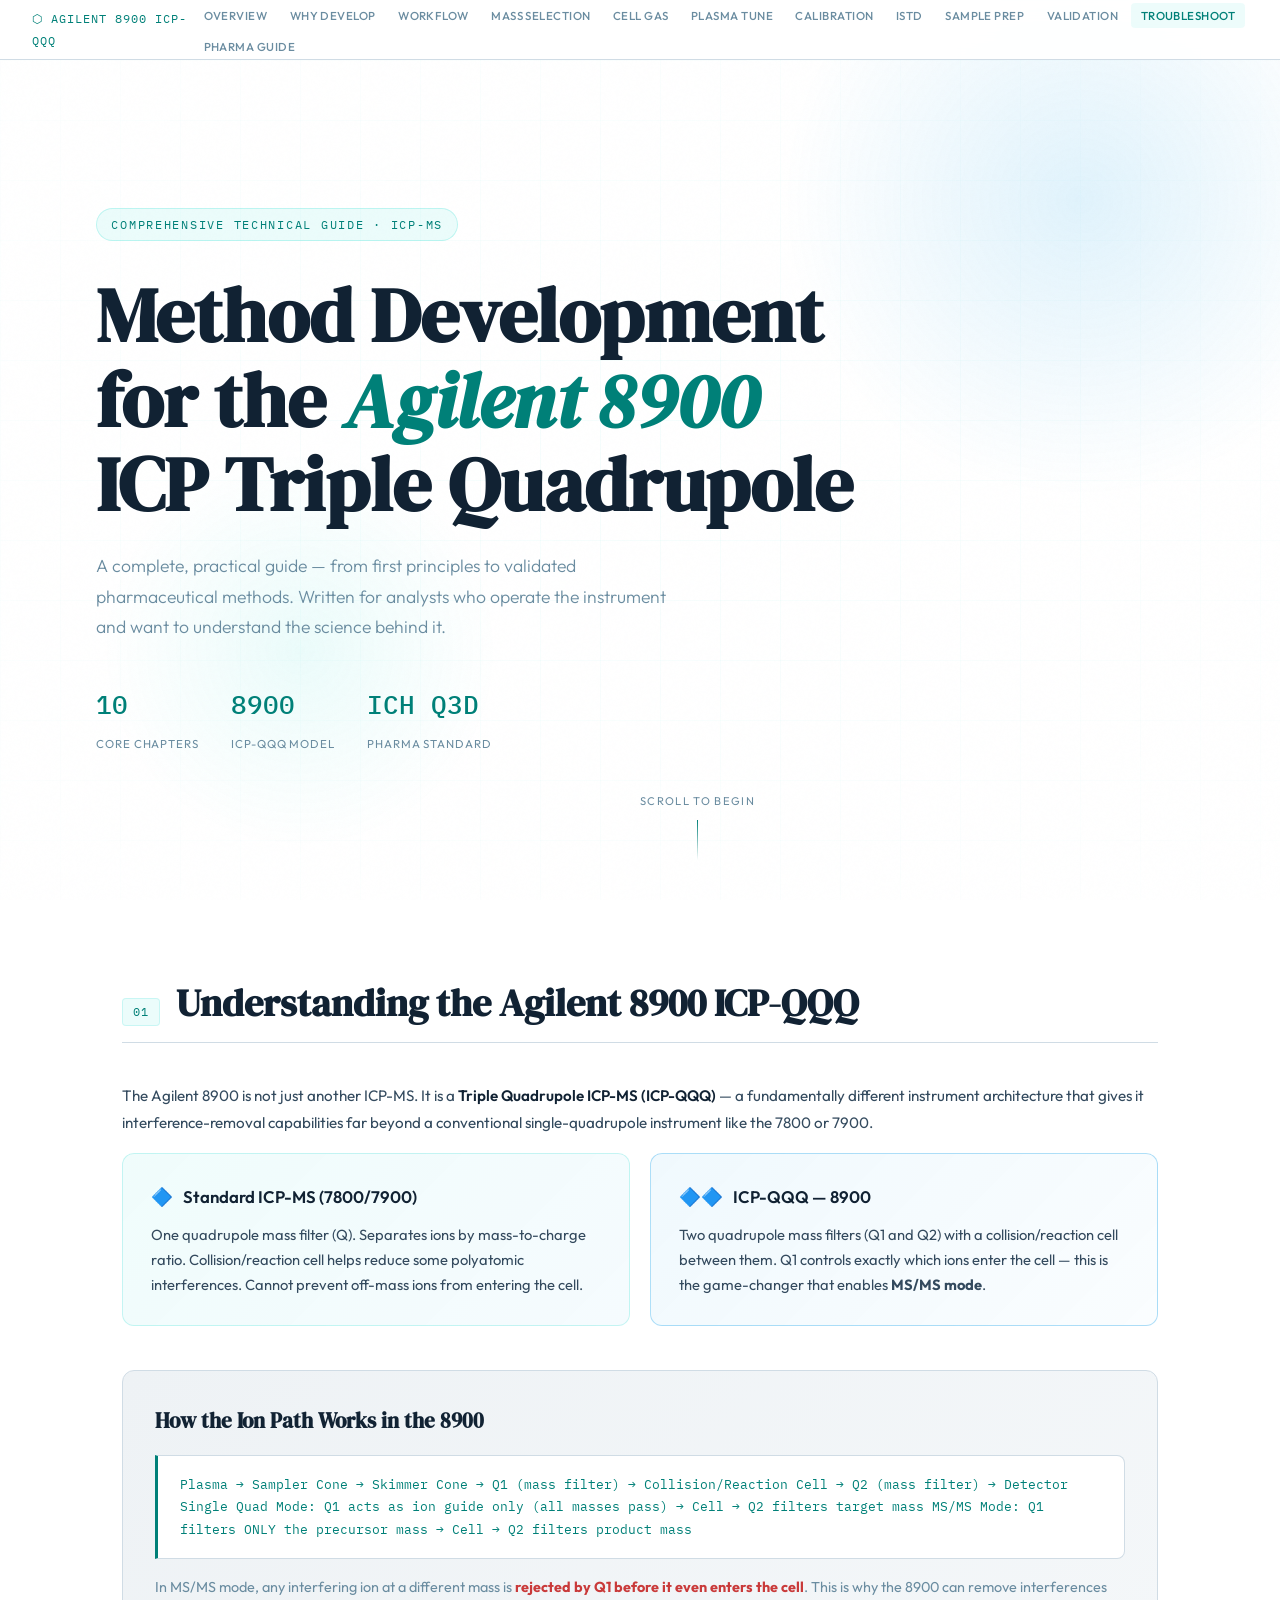
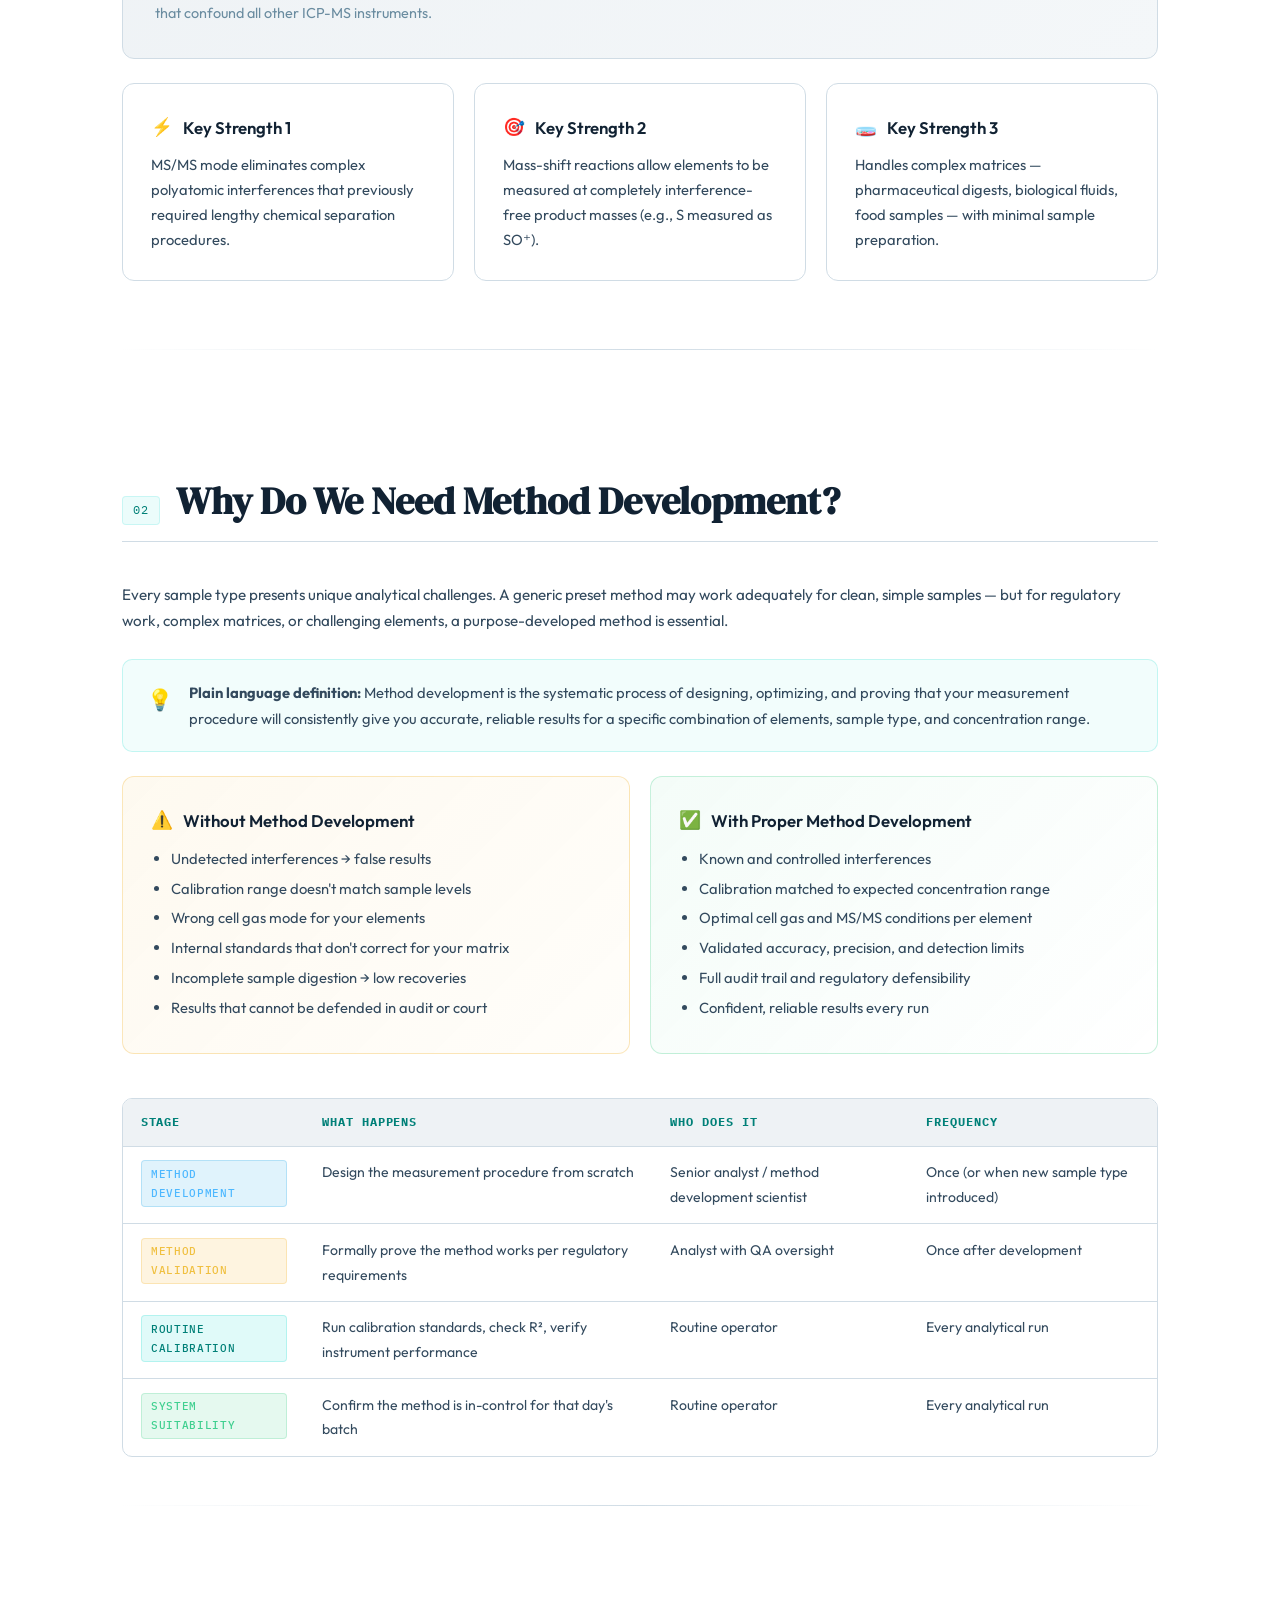
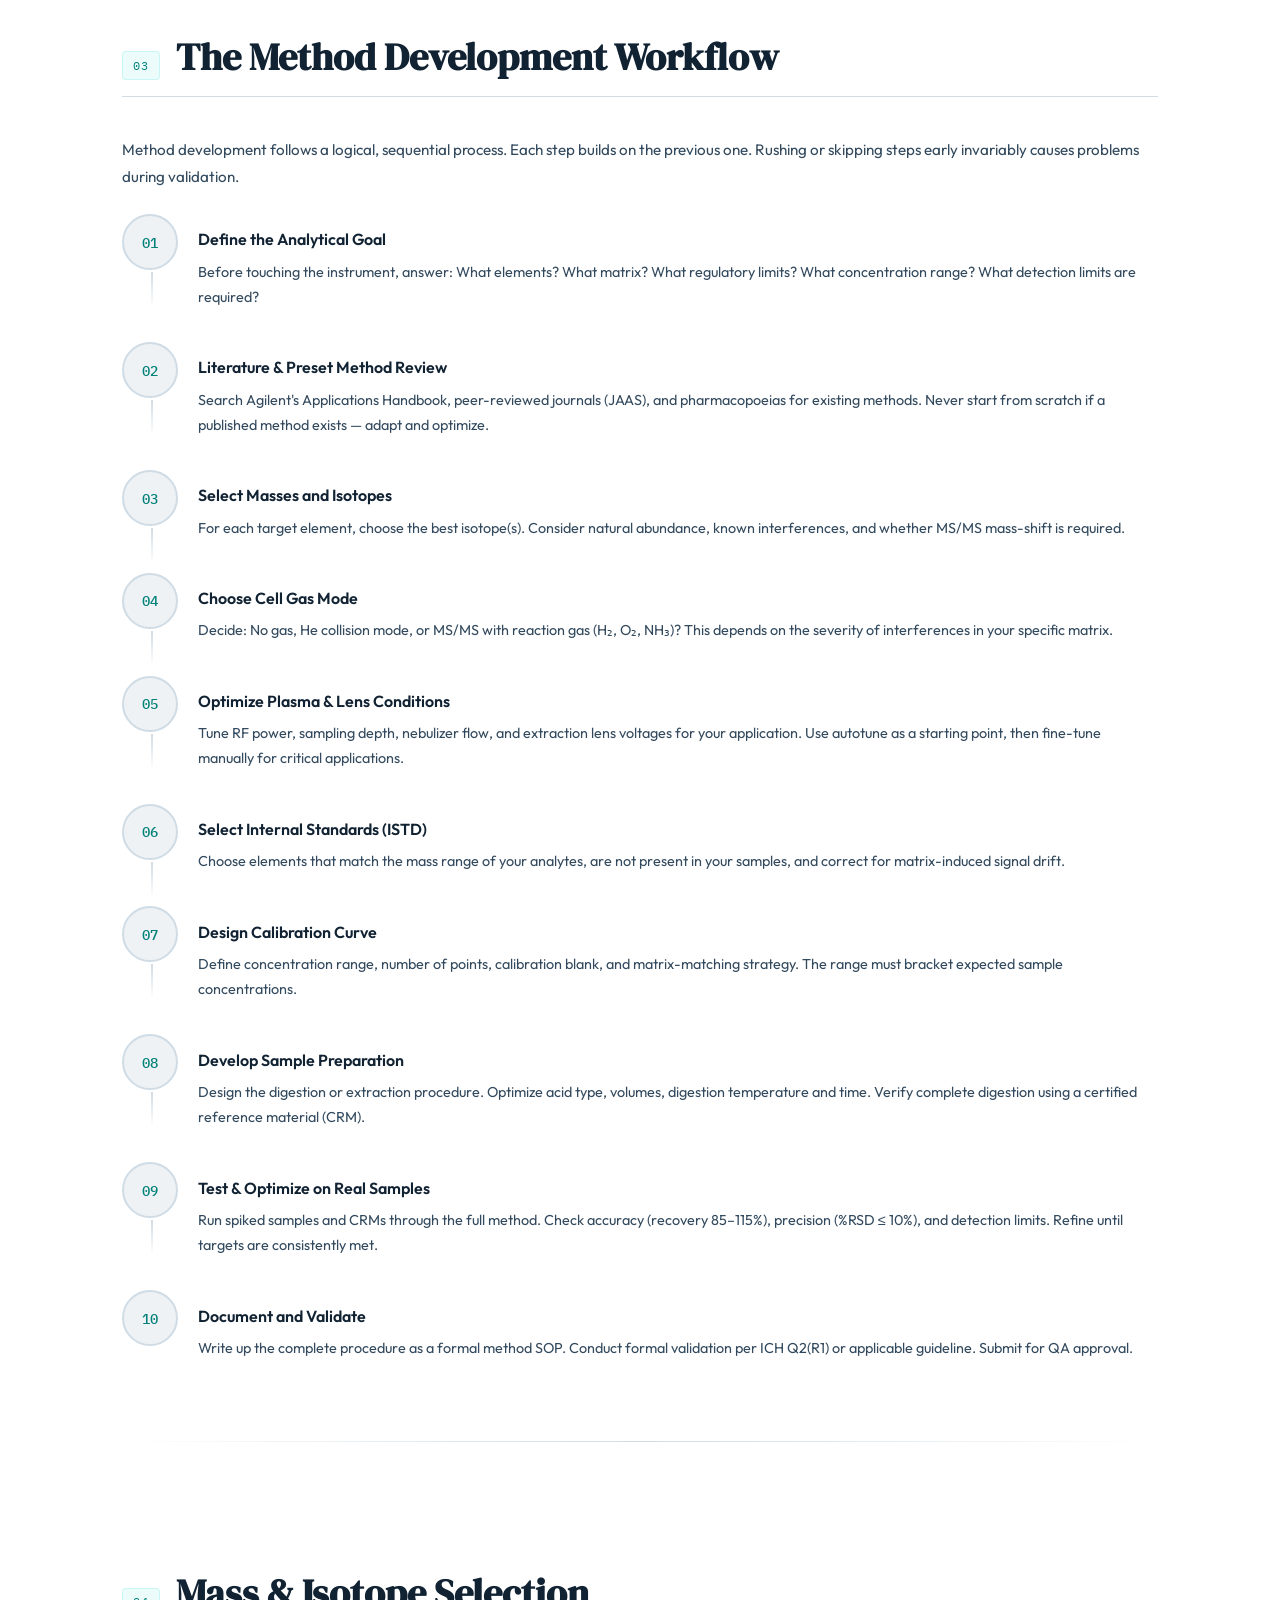
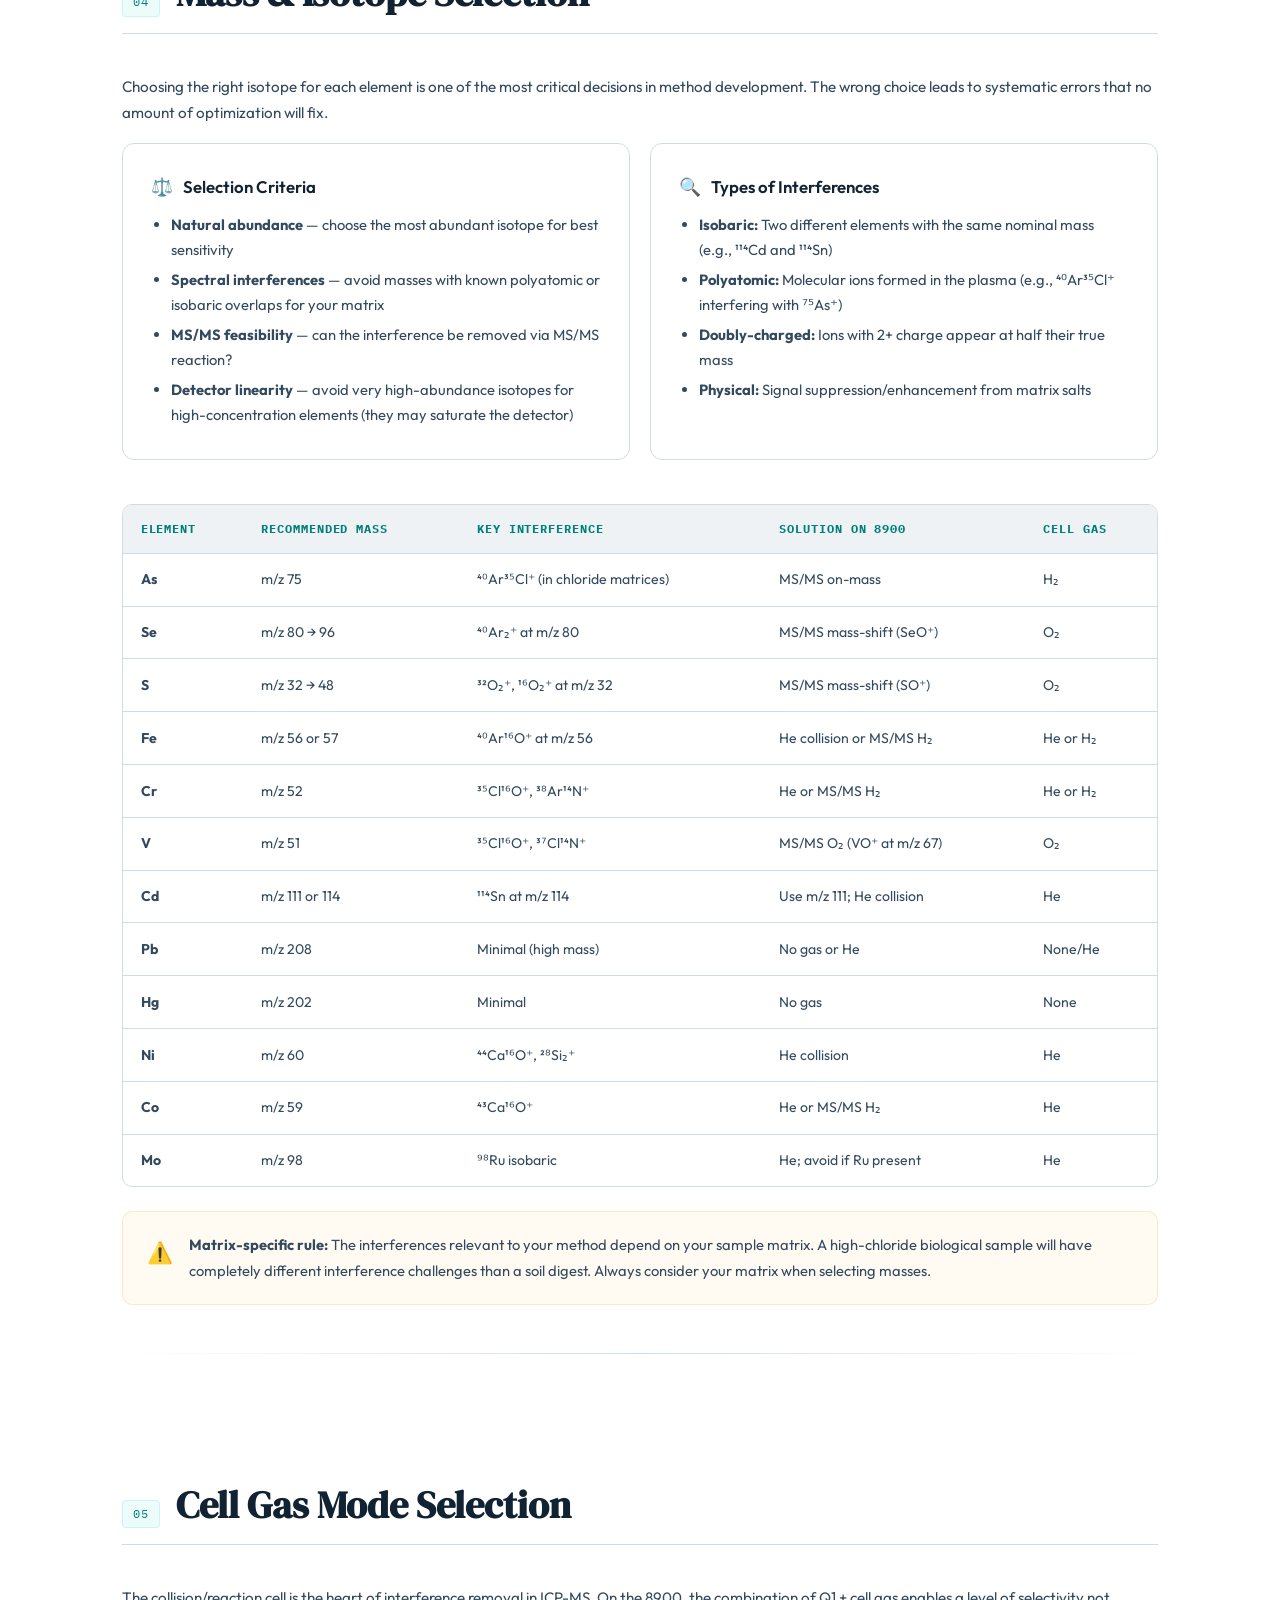
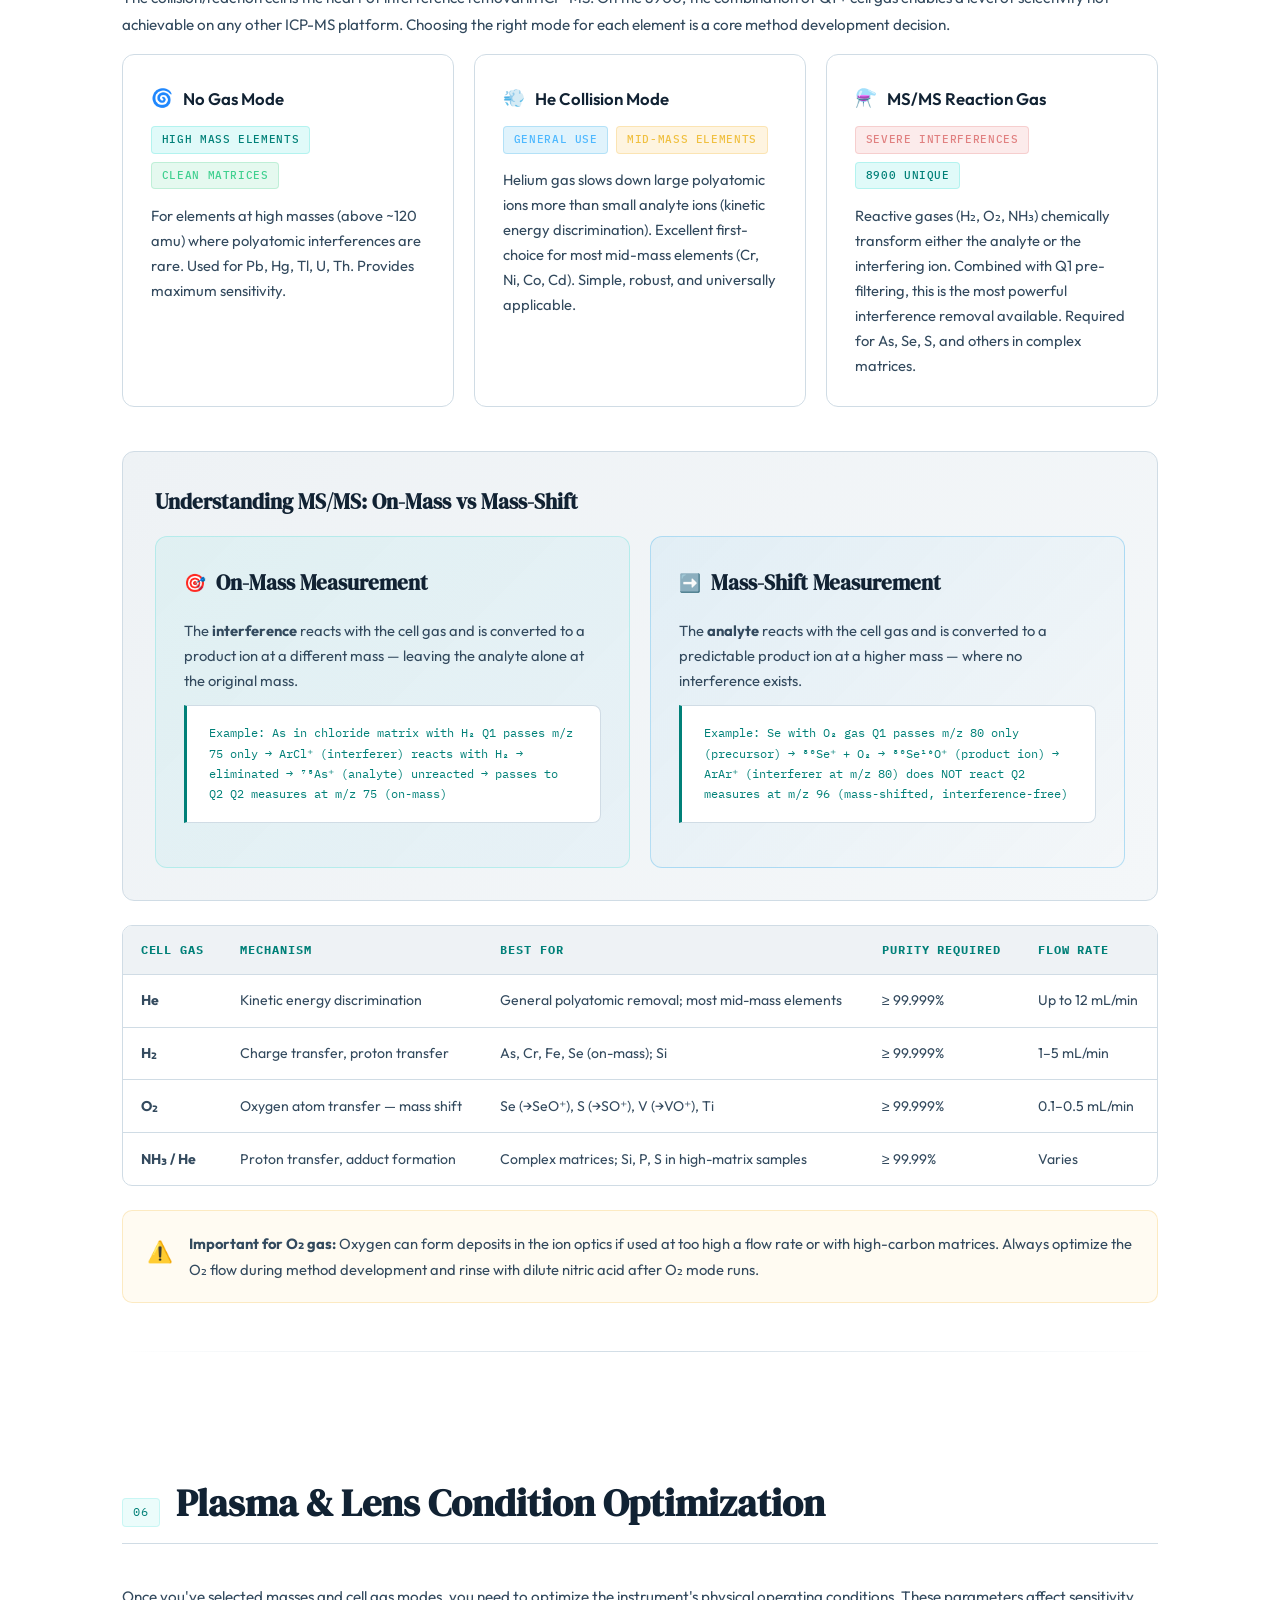
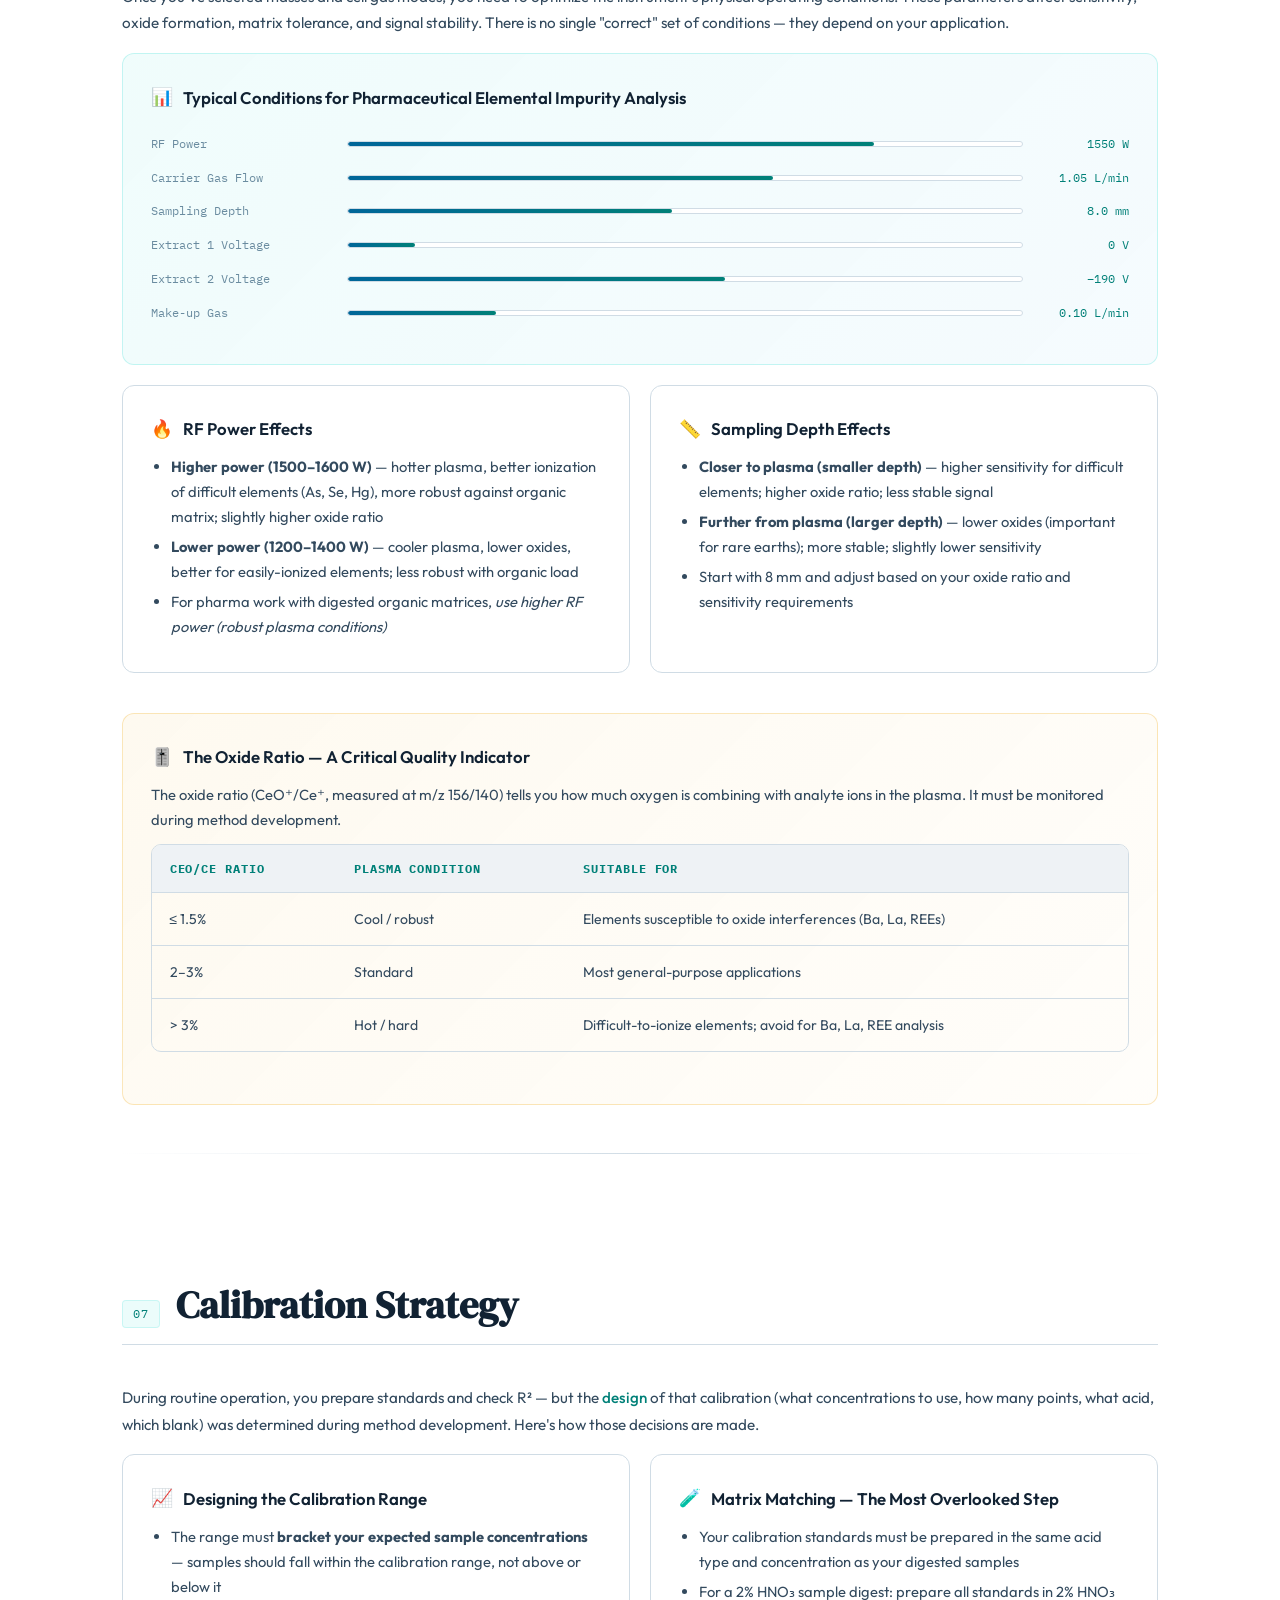
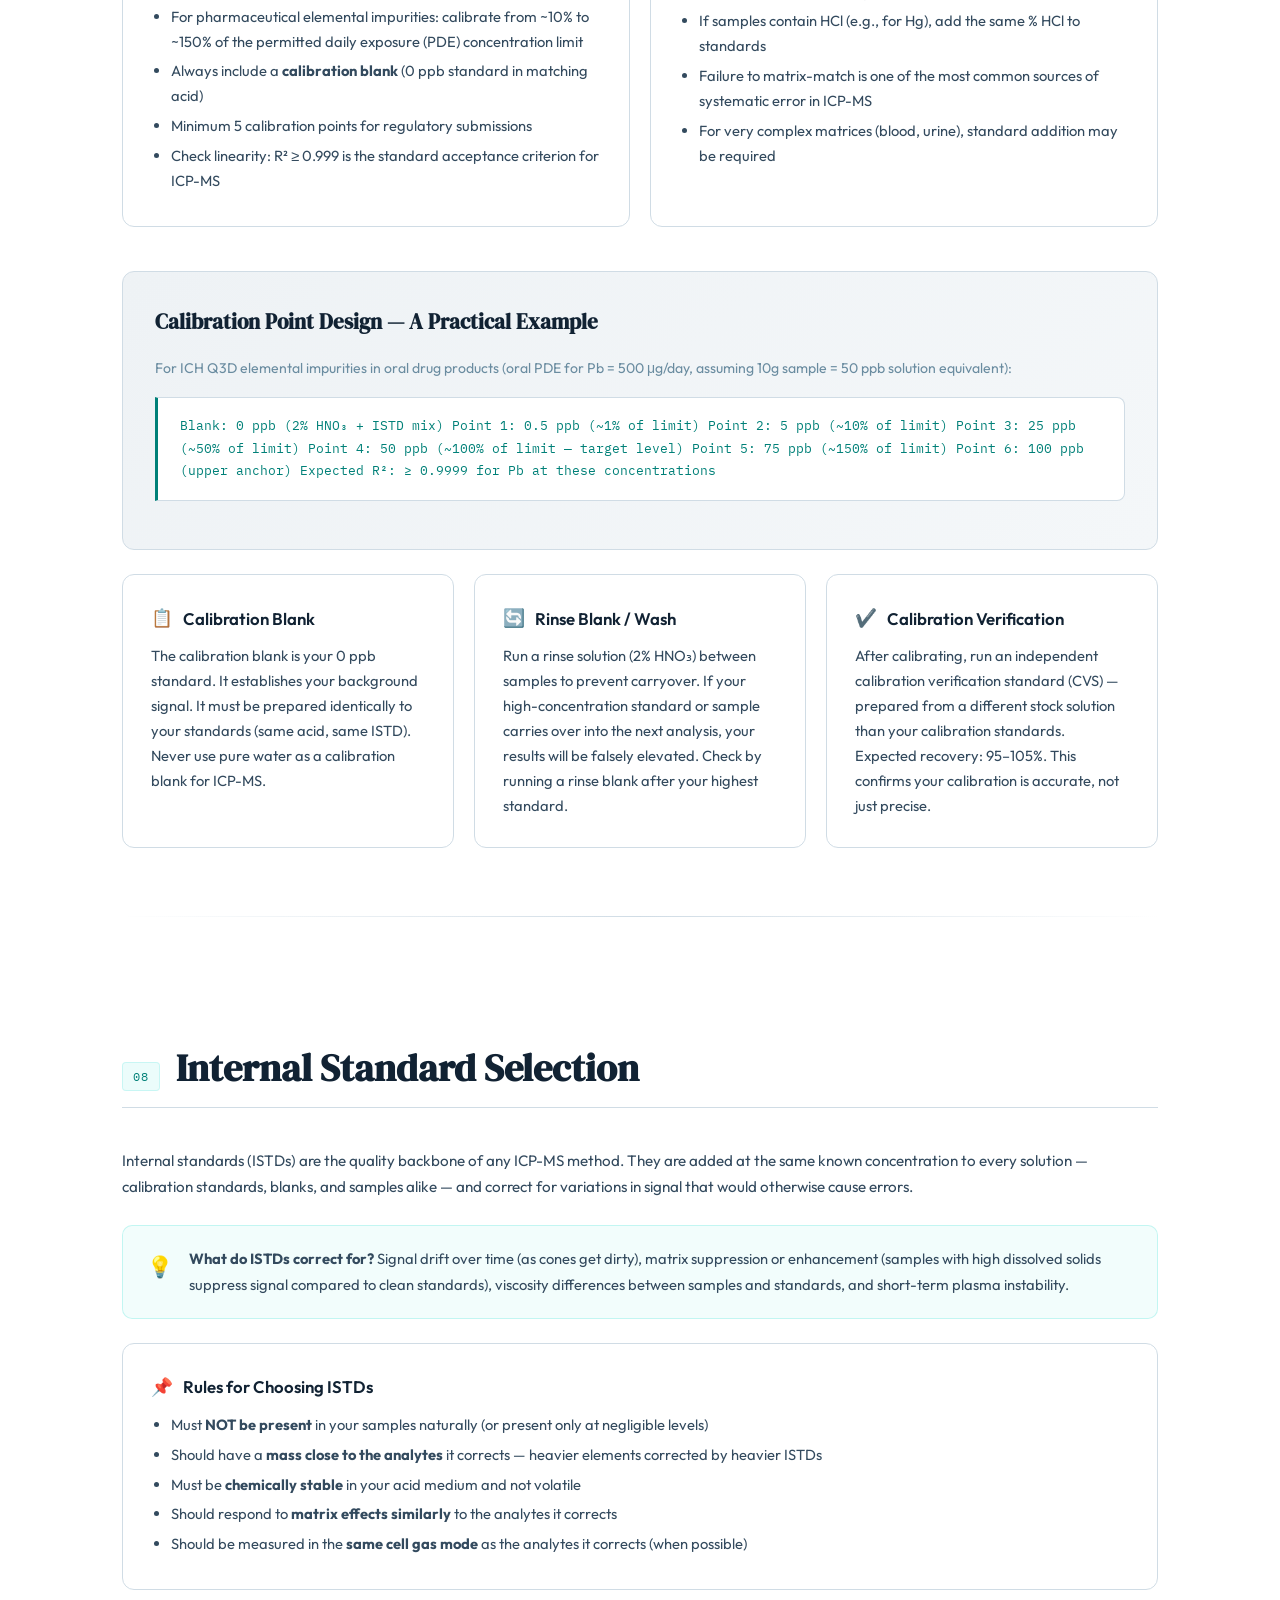
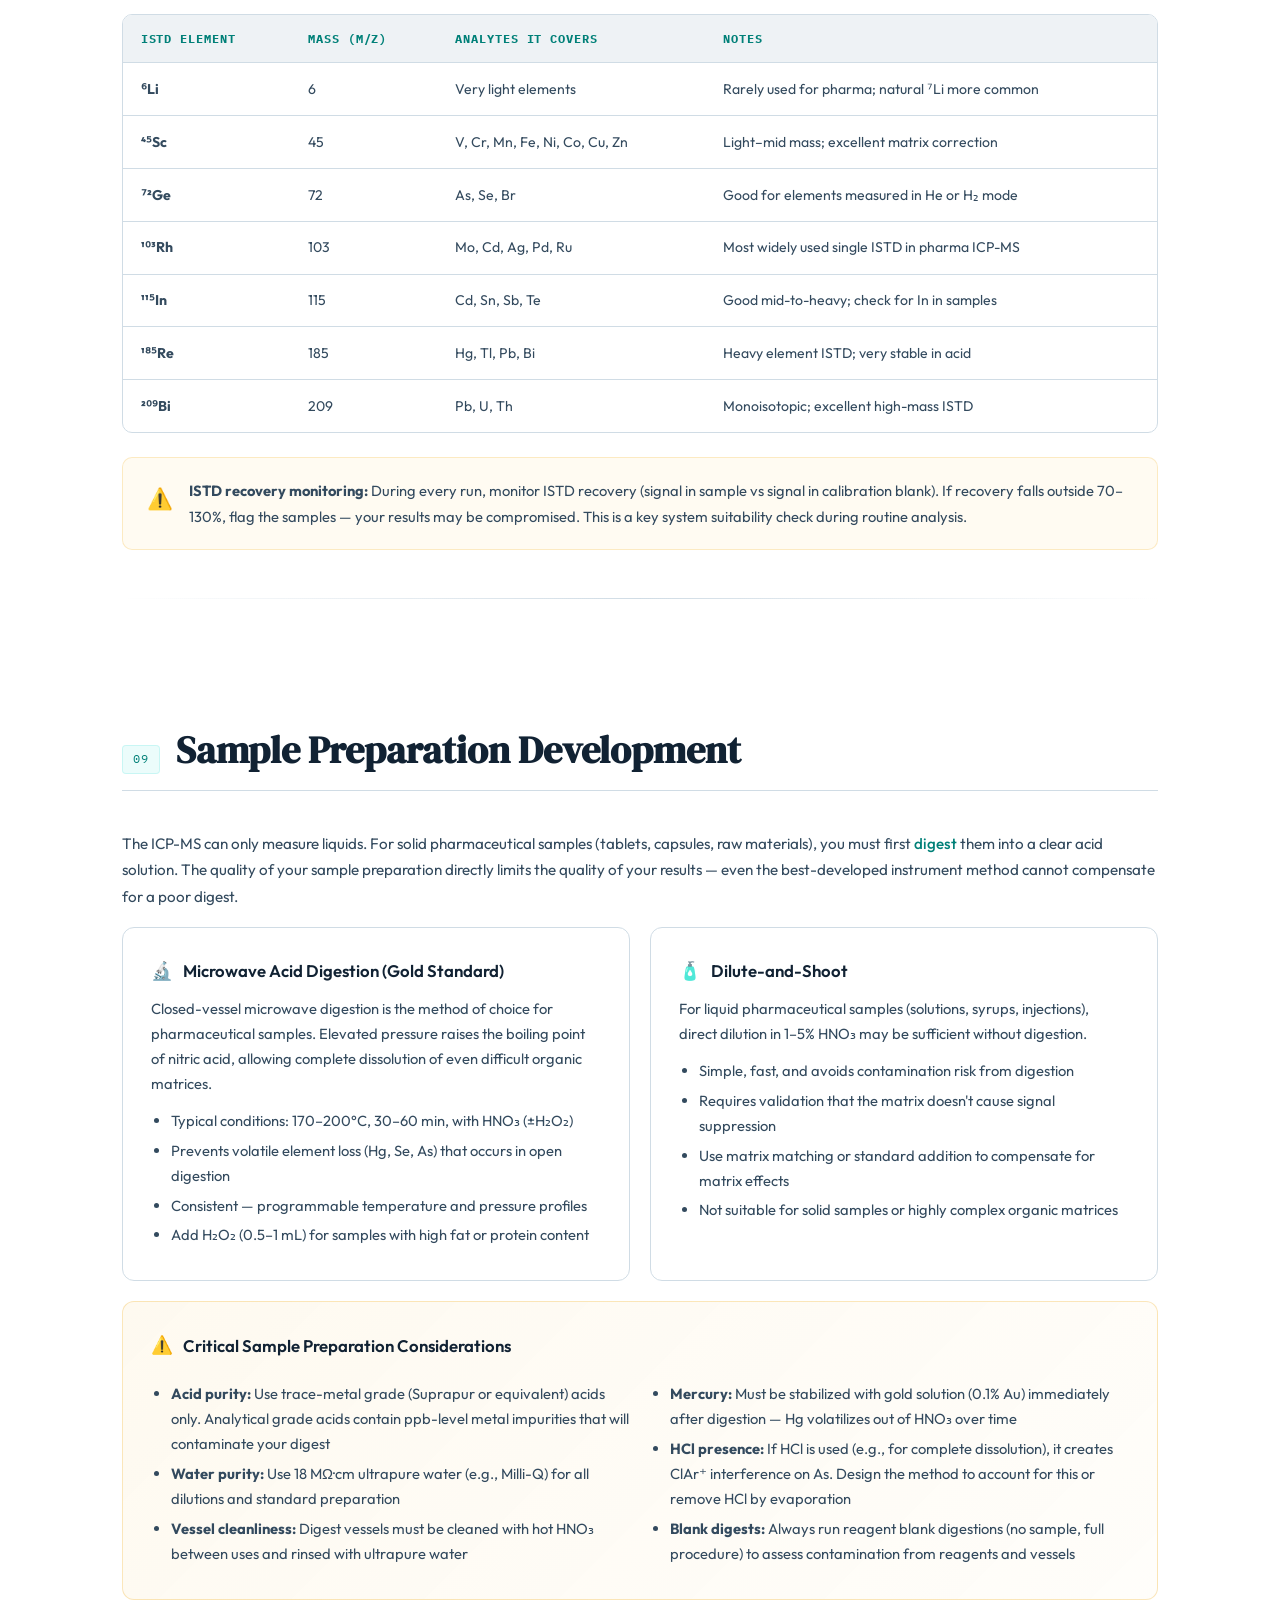
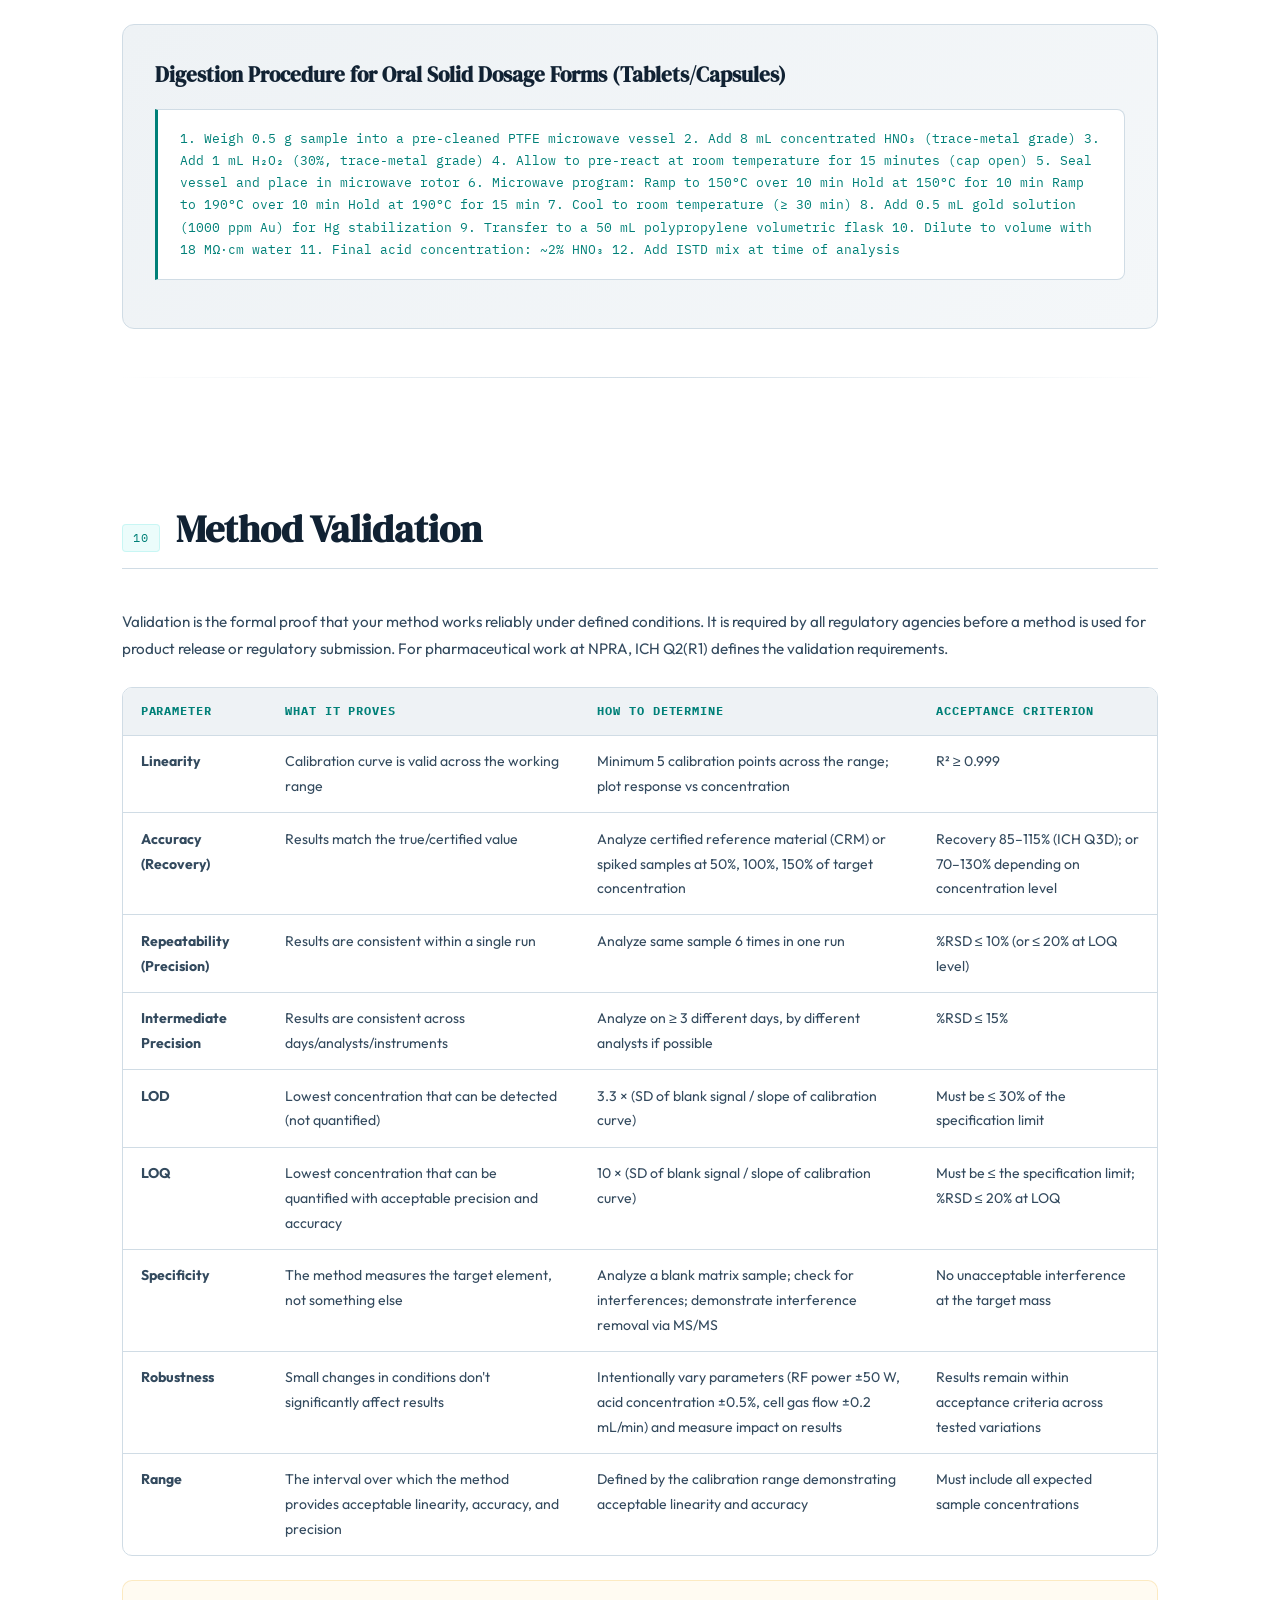
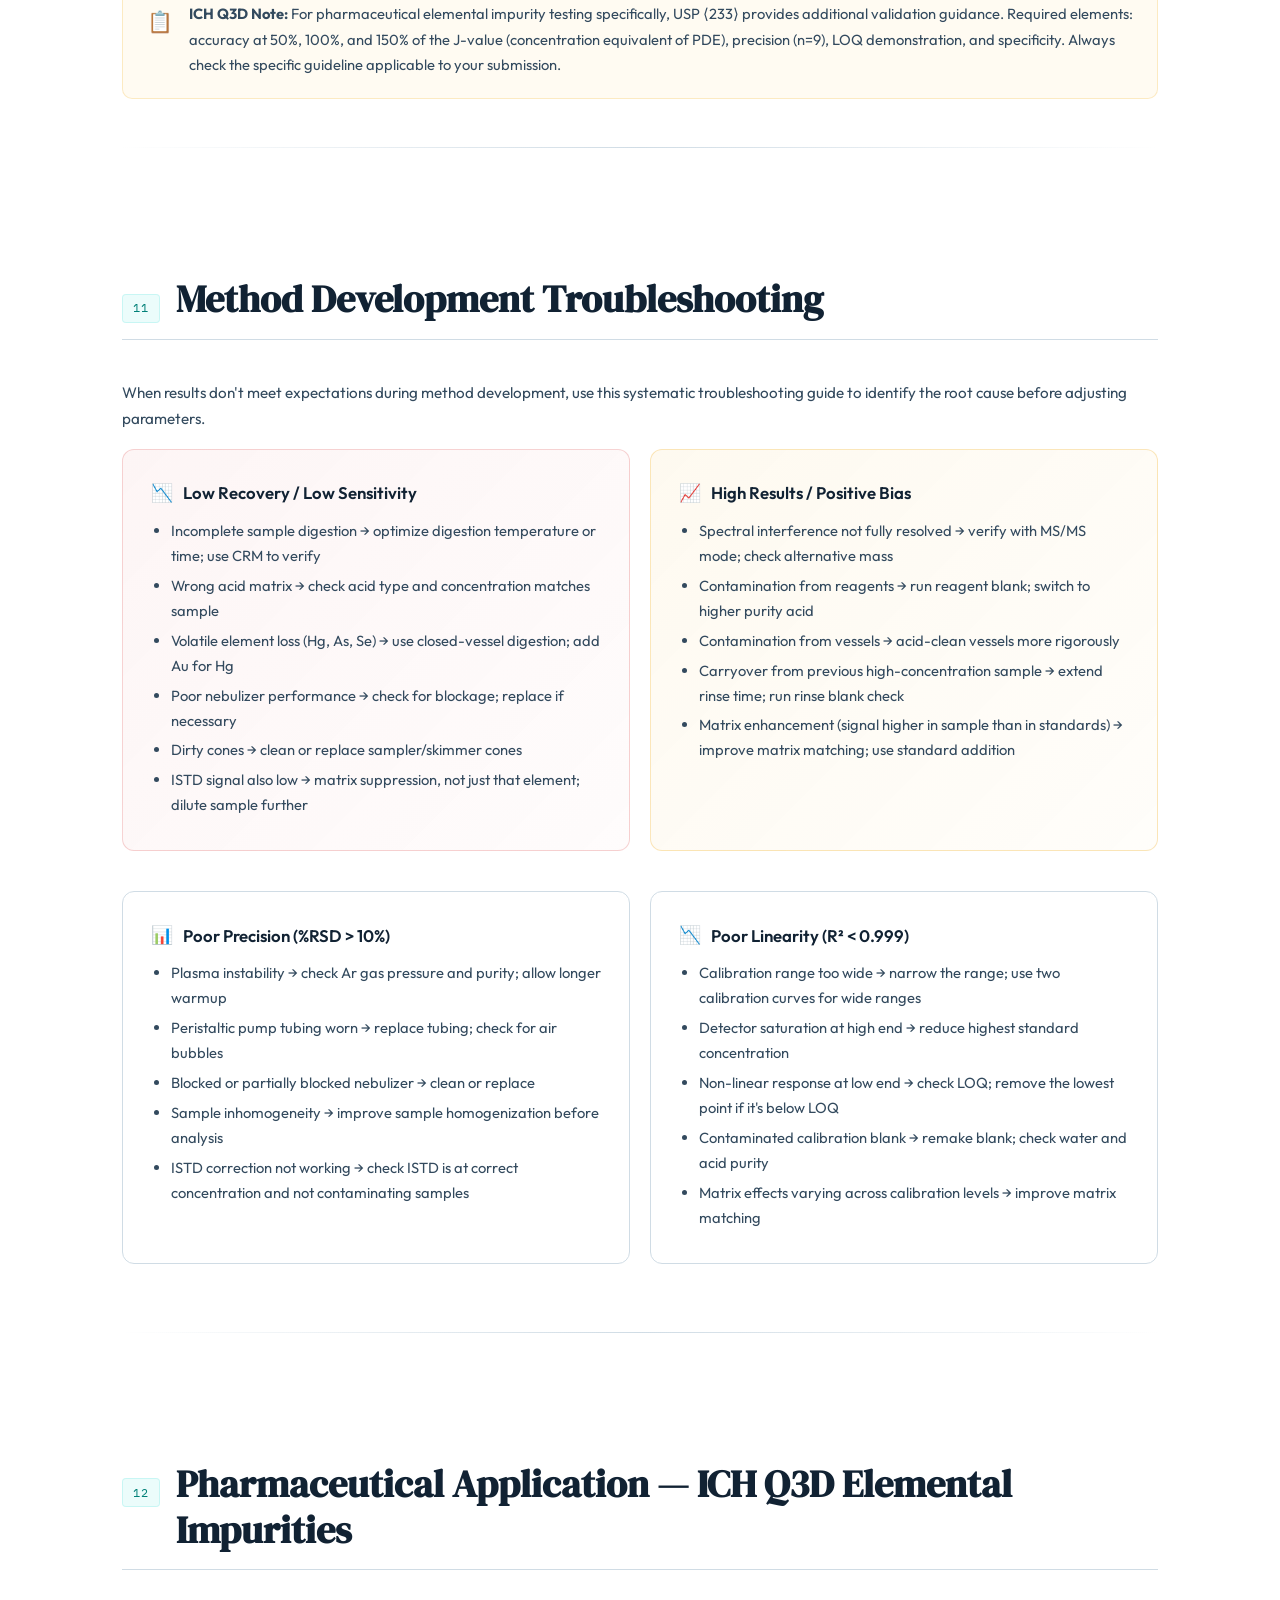
==== commit c34fd006: "fix: remove global reference links and update method dev guide to light mode" ====
--- a/agilent-8900-method-development-guide.html
+++ b/agilent-8900-method-development-guide.html
@@ -7,18 +7,18 @@
 <link href="https://fonts.googleapis.com/css2?family=DM+Serif+Display:ital@0;1&family=IBM+Plex+Mono:wght@400;500&family=Outfit:wght@300;400;500;600;700&display=swap" rel="stylesheet">
 <style>
   :root {
-    --bg:        #080e14;
-    --bg2:       #0d1720;
-    --bg3:       #111f2e;
-    --panel:     #0f1e2d;
-    --border:    #1a3045;
-    --accent:    #00d4c8;
-    --accent2:   #0099e6;
-    --accent3:   #f0a500;
-    --accent4:   #e05a5a;
-    --text:      #d4e8f7;
-    --muted:     #5a7f99;
-    --heading:   #eaf4ff;
+    --bg:        #ffffff;
+    --bg2:       #f4f7f9;
+    --bg3:       #eef2f5;
+    --panel:     #ffffff;
+    --border:    #d0dce5;
+    --accent:    #008078;
+    --accent2:   #006699;
+    --accent3:   #c97a00;
+    --accent4:   #c93a3a;
+    --text:      #334a5e;
+    --muted:     #6a8ca0;
+    --heading:   #112233;
     --white:     #ffffff;
   }
 
@@ -56,7 +56,7 @@
     position: fixed;
     top: 0; left: 0; right: 0;
     z-index: 100;
-    background: rgba(8,14,20,0.92);
+    background: rgba(255,255,255,0.92);
     backdrop-filter: blur(12px);
     border-bottom: 1px solid var(--border);
     padding: 0 2rem;
@@ -386,7 +386,7 @@
 
   td {
     padding: 0.85rem 1.1rem;
-    border-bottom: 1px solid rgba(26,48,69,0.6);
+    border-bottom: 1px solid var(--border);
     vertical-align: top;
     color: var(--text);
   }
